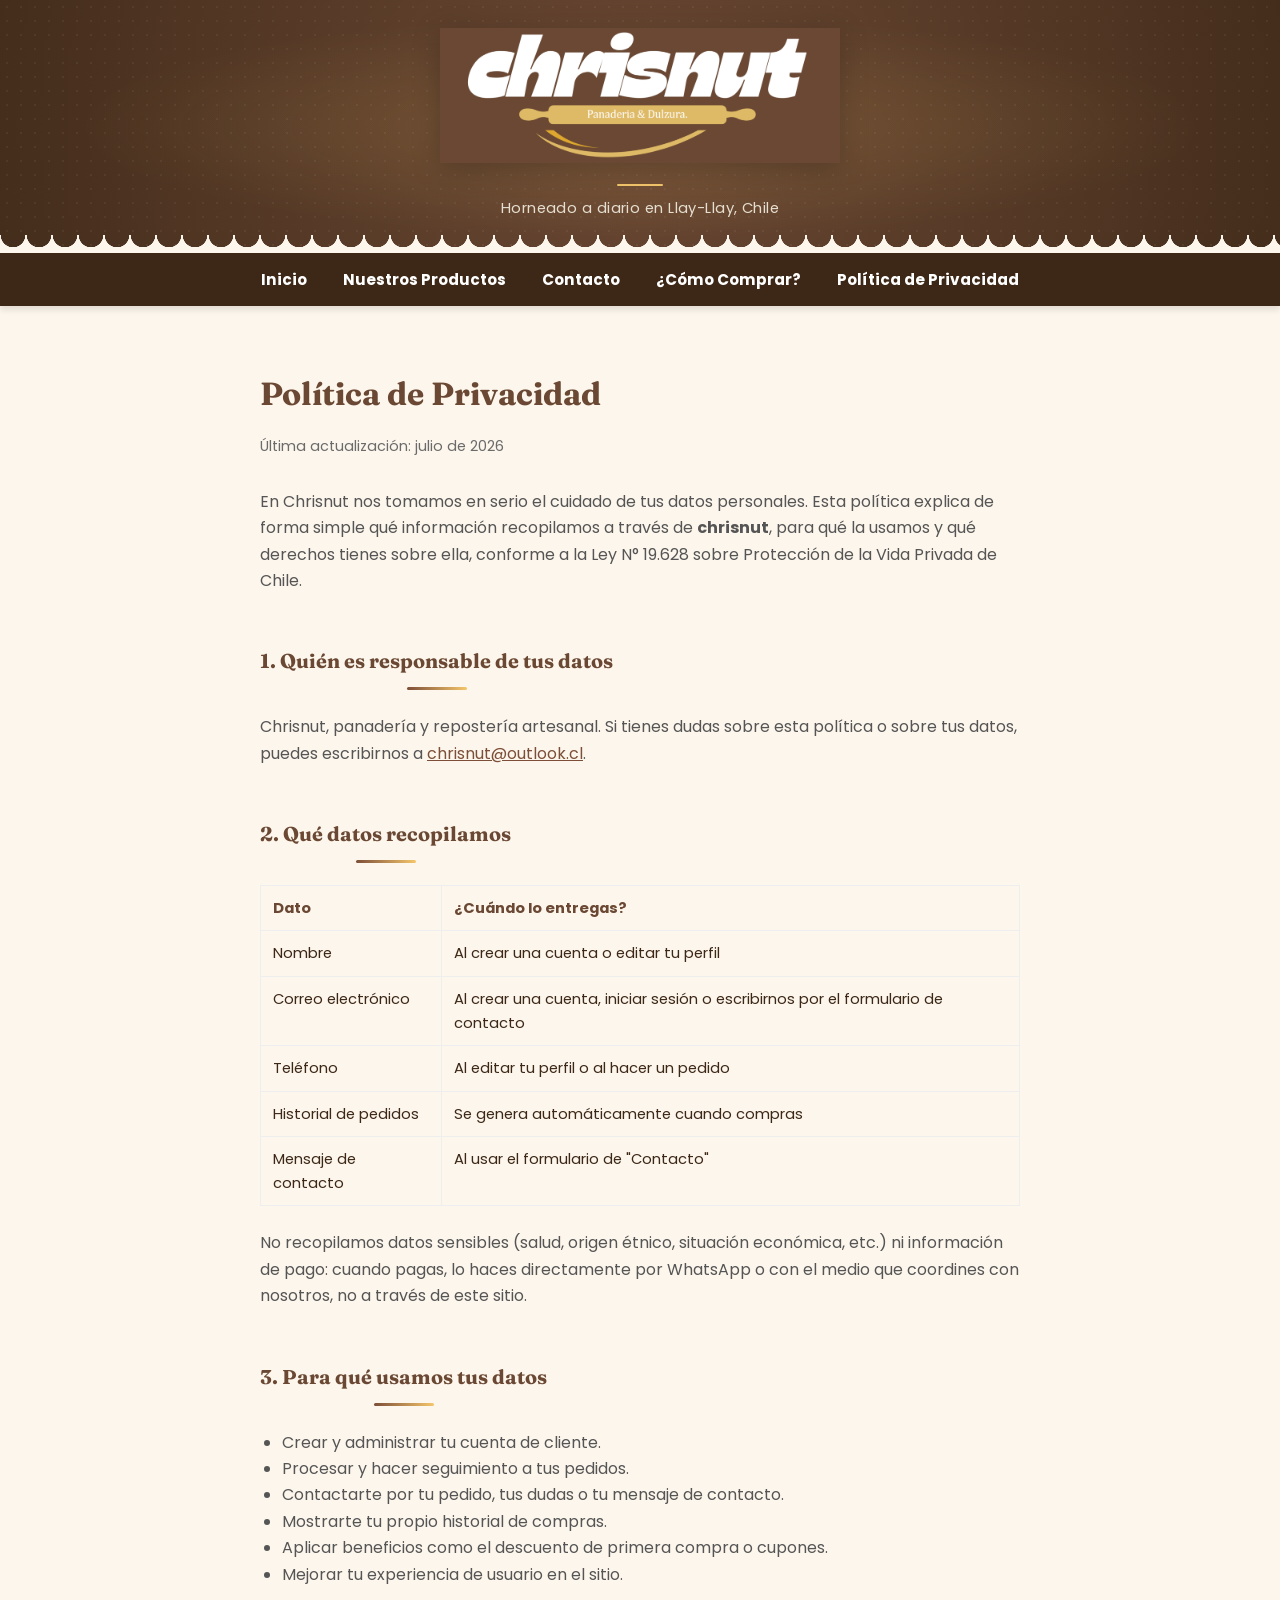
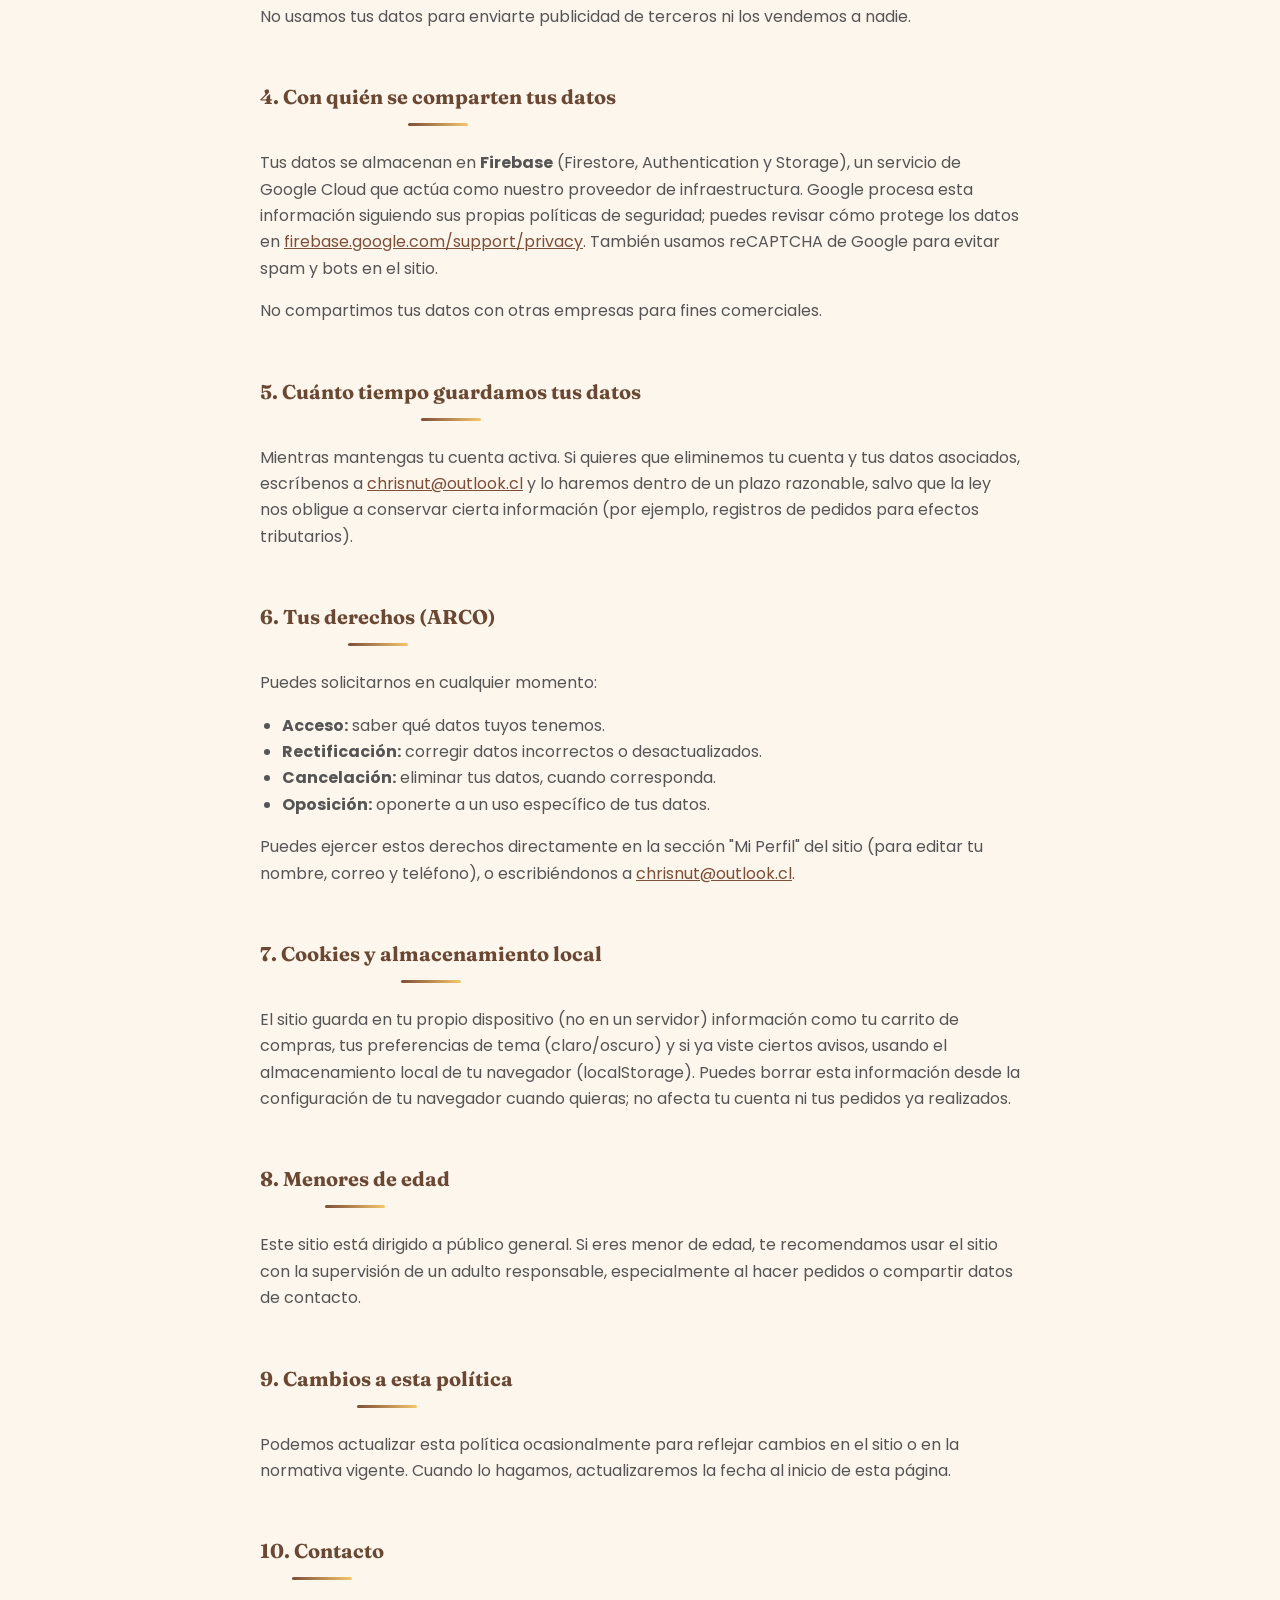
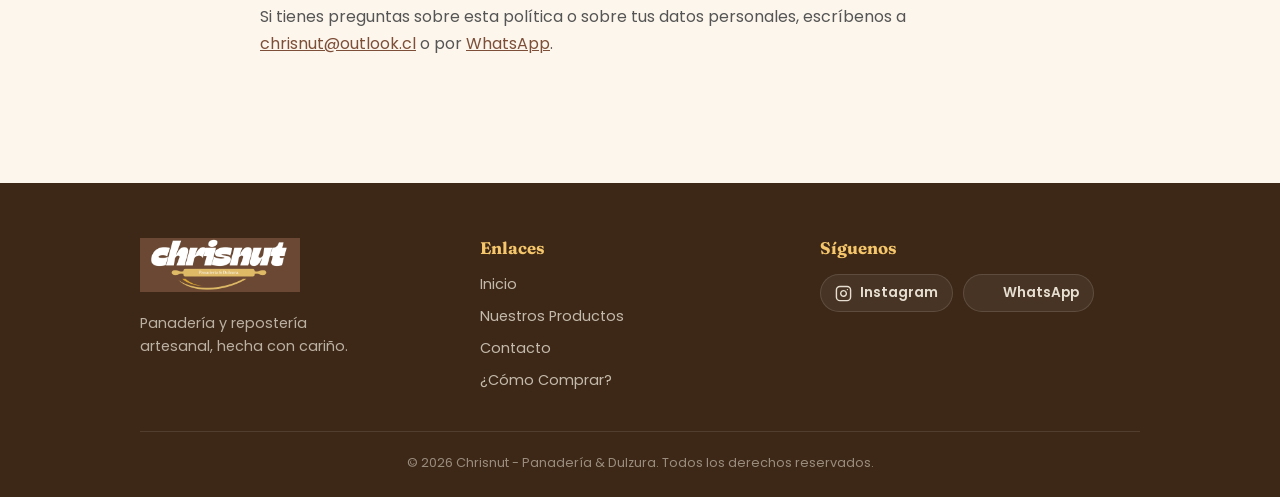
==== privacidad.html @ 6aa84843 "Add files via upload" ====
<!DOCTYPE html>
<html lang="es-CL">
<head>
    <meta charset="UTF-8">
    <meta name="viewport" content="width=device-width, initial-scale=1.0, viewport-fit=cover">
    <title>Política de Privacidad | Chrisnut</title>
    <meta name="description" content="Política de privacidad de Chrisnut: qué datos recopilamos, para qué los usamos y cómo puedes ejercer tus derechos.">
    <meta name="robots" content="index, follow">
    <link rel="canonical" href="https://vicenteyb.github.io/chrisnut/privacidad.html">
    <link rel="icon" type="image/png" href="logo.png">

    <link rel="preconnect" href="https://fonts.googleapis.com">
    <link rel="preconnect" href="https://fonts.gstatic.com" crossorigin>
    <link href="https://fonts.googleapis.com/css2?family=Fraunces:wght@600;700&family=Poppins:wght@400;500;600;700&display=swap" rel="stylesheet">

    <link rel="stylesheet" href="style.css">

    <!-- Aplica el tema guardado (claro/oscuro) antes de pintar la página, para evitar el "parpadeo" -->
    <script>
        (function () {
            try {
                var temaGuardado = localStorage.getItem("chrisnut_tema");
                if (temaGuardado === "oscuro") {
                    document.documentElement.setAttribute("data-tema", "oscuro");
                }
            } catch (e) {}
        })();
    </script>

    <style>
        /* Barra de navegación simple y estática para las páginas legales:
           a propósito NO reutiliza el menú interactivo del sitio (el de
           "Mi Perfil", carrito, modo oscuro, hamburguesa), porque ese menú
           depende del script de index.html. Puesto aquí sin ese script,
           los botones quedarían muertos (no abren nada) y en celular el
           menú completo desaparece, porque ahí se activa solo con JS.
           Esta barra es solo enlaces normales: funciona siempre, sin JS. */
        .nav-legal {
            background-color: var(--color-marron-oscuro);
            position: sticky;
            top: 0;
            z-index: 1000;
            box-shadow: 0 4px 6px rgba(0, 0, 0, 0.1);
        }
        .nav-legal ul {
            list-style: none;
            margin: 0;
            padding: 0;
            display: flex;
            align-items: center;
            justify-content: center;
            flex-wrap: wrap;
        }
        .nav-legal li {
            margin: 0;
        }
        .nav-legal a {
            color: white;
            text-decoration: none;
            display: block;
            padding: 15px 18px;
            font-weight: bold;
            font-size: 0.95rem;
        }
        .nav-legal a:hover {
            color: rgb(223, 186, 102);
        }

        .contenido-legal {
            max-width: 760px;
            margin: 0 auto;
            padding: 40px 20px 70px;
            line-height: 1.65;
            color: var(--color-texto-principal);
        }
        .contenido-legal h1 {
            color: var(--color-titulo);
            margin-bottom: 6px;
        }
        .contenido-legal .fecha-actualizacion {
            color: var(--color-texto-suave);
            font-size: 0.9rem;
            margin-bottom: 30px;
        }
        .contenido-legal h2 {
            color: var(--color-titulo);
            margin-top: 34px;
            font-size: 1.25rem;
        }
        .contenido-legal p, .contenido-legal li {
            color: var(--color-texto-secundario);
        }
        .contenido-legal ul {
            padding-left: 22px;
        }
        .contenido-legal a {
            color: var(--color-acento);
        }
        .tabla-legal {
            width: 100%;
            border-collapse: collapse;
            margin: 14px 0 24px;
            font-size: 0.92rem;
        }
        .tabla-legal th, .tabla-legal td {
            text-align: left;
            padding: 10px 12px;
            border: 1px solid var(--color-borde-suave);
            vertical-align: top;
        }
        .tabla-legal th {
            background-color: var(--color-fondo);
            color: var(--color-titulo);
        }
    </style>
</head>
<body>

    <header class="header-principal">
        <div class="contenedor-marca-header">
            <a href="index.html">
                <img src="logo.png" alt="Logo Chrisnut - Panadería y dulzura" class="logo">
            </a>
            <p class="eslogan">Horneado a diario en Llay-Llay, Chile</p>
        </div>
    </header>


    <nav class="nav-legal">
        <ul>
            <li><a href="index.html">Inicio</a></li>
            <li><a href="index.html#vitrina">Nuestros Productos</a></li>
            <li><a href="index.html#contacto">Contacto</a></li>
            <li><a href="index.html#como-comprar">¿Cómo Comprar?</a></li>
            <li><a href="privacidad.html">Política de Privacidad</a></li>
        </ul>
    </nav>

    <main class="contenido-legal">
        <h1>Política de Privacidad</h1>
        <p class="fecha-actualizacion">Última actualización: julio de 2026</p>

        <p>En Chrisnut nos tomamos en serio el cuidado de tus datos personales. Esta política explica de forma simple qué información recopilamos a través de <strong>chrisnut</strong>, para qué la usamos y qué derechos tienes sobre ella, conforme a la Ley N° 19.628 sobre Protección de la Vida Privada de Chile.</p>

        <h2>1. Quién es responsable de tus datos</h2>
        <p>Chrisnut, panadería y repostería artesanal. Si tienes dudas sobre esta política o sobre tus datos, puedes escribirnos a <a href="mailto:chrisnut@outlook.cl">chrisnut@outlook.cl</a>.</p>

        <h2>2. Qué datos recopilamos</h2>
        <table class="tabla-legal">
            <thead>
                <tr><th>Dato</th><th>¿Cuándo lo entregas?</th></tr>
            </thead>
            <tbody>
                <tr><td>Nombre</td><td>Al crear una cuenta o editar tu perfil</td></tr>
                <tr><td>Correo electrónico</td><td>Al crear una cuenta, iniciar sesión o escribirnos por el formulario de contacto</td></tr>
                <tr><td>Teléfono</td><td>Al editar tu perfil o al hacer un pedido</td></tr>
                <tr><td>Historial de pedidos</td><td>Se genera automáticamente cuando compras</td></tr>
                <tr><td>Mensaje de contacto</td><td>Al usar el formulario de "Contacto"</td></tr>
            </tbody>
        </table>
        <p>No recopilamos datos sensibles (salud, origen étnico, situación económica, etc.) ni información de pago: cuando pagas, lo haces directamente por WhatsApp o con el medio que coordines con nosotros, no a través de este sitio.</p>

        <h2>3. Para qué usamos tus datos</h2>
        <ul>
            <li>Crear y administrar tu cuenta de cliente.</li>
            <li>Procesar y hacer seguimiento a tus pedidos.</li>
            <li>Contactarte por tu pedido, tus dudas o tu mensaje de contacto.</li>
            <li>Mostrarte tu propio historial de compras.</li>
            <li>Aplicar beneficios como el descuento de primera compra o cupones.</li>
            <li>Mejorar tu experiencia de usuario en el sitio.</li>
        </ul>
        <p>No usamos tus datos para enviarte publicidad de terceros ni los vendemos a nadie.</p>

        <h2>4. Con quién se comparten tus datos</h2>
        <p>Tus datos se almacenan en <strong>Firebase</strong> (Firestore, Authentication y Storage), un servicio de Google Cloud que actúa como nuestro proveedor de infraestructura. Google procesa esta información siguiendo sus propias políticas de seguridad; puedes revisar cómo protege los datos en <a href="https://firebase.google.com/support/privacy" target="_blank" rel="noopener">firebase.google.com/support/privacy</a>. También usamos reCAPTCHA de Google para evitar spam y bots en el sitio.</p>
        <p>No compartimos tus datos con otras empresas para fines comerciales.</p>

        <h2>5. Cuánto tiempo guardamos tus datos</h2>
        <p>Mientras mantengas tu cuenta activa. Si quieres que eliminemos tu cuenta y tus datos asociados, escríbenos a <a href="mailto:chrisnut@outlook.cl">chrisnut@outlook.cl</a> y lo haremos dentro de un plazo razonable, salvo que la ley nos obligue a conservar cierta información (por ejemplo, registros de pedidos para efectos tributarios).</p>

        <h2>6. Tus derechos (ARCO)</h2>
        <p>Puedes solicitarnos en cualquier momento:</p>
        <ul>
            <li><strong>Acceso:</strong> saber qué datos tuyos tenemos.</li>
            <li><strong>Rectificación:</strong> corregir datos incorrectos o desactualizados.</li>
            <li><strong>Cancelación:</strong> eliminar tus datos, cuando corresponda.</li>
            <li><strong>Oposición:</strong> oponerte a un uso específico de tus datos.</li>
        </ul>
        <p>Puedes ejercer estos derechos directamente en la sección "Mi Perfil" del sitio (para editar tu nombre, correo y teléfono), o escribiéndonos a <a href="mailto:chrisnut@outlook.cl">chrisnut@outlook.cl</a>.</p>

        <h2>7. Cookies y almacenamiento local</h2>
        <p>El sitio guarda en tu propio dispositivo (no en un servidor) información como tu carrito de compras, tus preferencias de tema (claro/oscuro) y si ya viste ciertos avisos, usando el almacenamiento local de tu navegador (localStorage). Puedes borrar esta información desde la configuración de tu navegador cuando quieras; no afecta tu cuenta ni tus pedidos ya realizados.</p>

        <h2>8. Menores de edad</h2>
        <p>Este sitio está dirigido a público general. Si eres menor de edad, te recomendamos usar el sitio con la supervisión de un adulto responsable, especialmente al hacer pedidos o compartir datos de contacto.</p>

        <h2>9. Cambios a esta política</h2>
        <p>Podemos actualizar esta política ocasionalmente para reflejar cambios en el sitio o en la normativa vigente. Cuando lo hagamos, actualizaremos la fecha al inicio de esta página.</p>

        <h2>10. Contacto</h2>
        <p>Si tienes preguntas sobre esta política o sobre tus datos personales, escríbenos a <a href="mailto:chrisnut@outlook.cl">chrisnut@outlook.cl</a> o por <a href="https://wa.me/qr/JPOAXZ6QHLFOJ1" target="_blank" rel="noopener">WhatsApp</a>.</p>
    </main>

    <footer class="pie-pagina">
        <div class="pie-contenido">
            <div class="pie-marca">
                <img src="logo.png" alt="Logo Chrisnut" class="pie-logo">
                <p class="pie-eslogan">Panadería y repostería artesanal, hecha con cariño.</p>
            </div>

            <div class="pie-enlaces">
                <h3>Enlaces</h3>
                <ul>
                    <li><a href="index.html">Inicio</a></li>
                    <li><a href="index.html#vitrina">Nuestros Productos</a></li>
                    <li><a href="index.html#contacto">Contacto</a></li>
                    <li><a href="index.html#como-comprar">¿Cómo Comprar?</a></li>
                </ul>
            </div>

            <div class="pie-social">
                <h3>Síguenos</h3>
                <div class="redes-sociales">
                    <a href="https://www.instagram.com/chrisnutcl/" target="_blank" rel="noopener" aria-label="Instagram de Chrisnut">
                        <svg viewBox="0 0 24 24" fill="none" stroke="currentColor" stroke-width="2" stroke-linecap="round" stroke-linejoin="round"><rect x="2" y="2" width="20" height="20" rx="5"></rect><path d="M16 11.37A4 4 0 1 1 12.63 8 4 4 0 0 1 16 11.37z"></path><line x1="17.5" y1="6.5" x2="17.5" y2="6.5"></line></svg>
                        <span>Instagram</span>
                    </a>
                    <a href="https://wa.me/qr/JPOAXZ6QHLFOJ1" target="_blank" rel="noopener" aria-label="WhatsApp de Chrisnut">
                        <img src="https://upload.wikimedia.org/wikipedia/commons/6/6b/WhatsApp.svg" alt="">
                        <span>WhatsApp</span>
                    </a>
                </div>
            </div>
        </div>

        <hr class="pie-divisor">

        <p class="pie-copyright">&copy; 2026 Chrisnut - Panadería & Dulzura. Todos los derechos reservados.</p>
    </footer>

</body>
</html>
---- style.css ----
/* ==========================================
   VARIABLES DE COLOR (tema claro y oscuro)
   ========================================== */
:root {
    --color-fondo: #fdf6ec;
    --color-fondo-alterno: #fcfbfa;
    --color-tarjeta: #ffffff;

    --color-texto-principal: #3d2817;
    --color-titulo: #6a4833;
    --color-texto-secundario: #555555;
    --color-texto-terciario: #707070;
    --color-texto-suave: #6b6b6b;
    --color-texto-suave-claro: #e6dfd1;

    --color-borde: #cbd5e1;
    --color-borde-suave: #eeeeee;
    --color-gris-claro: #f1f5f9;
    --color-gris-claro-hover: #e2e8f0;

    --color-marron: #6a4833;
    --color-marron-oscuro: #3d2817;
    --color-acento: #7d4f38;
    --color-acento-hover: #9c6a4a;
    --color-acento-suave: #8a5a3f;
    --color-dorado: #f5c66b;

    --sombra-suave: rgba(0, 0, 0, 0.1);
    --sombra-media: rgba(0, 0, 0, 0.2);

    color-scheme: light;
}

html[data-tema="oscuro"] {
    --color-fondo: #1c1712;
    --color-fondo-alterno: #221b15;
    --color-tarjeta: #2a221a;

    --color-texto-principal: #f1e6d8;
    --color-titulo: #e3b57f;
    --color-texto-secundario: #cbbfae;
    --color-texto-terciario: #b3a494;
    --color-texto-suave: #a89986;
    --color-texto-suave-claro: #cbbfae;

    --color-borde: #4a3c2f;
    --color-borde-suave: #3a2f26;
    --color-gris-claro: #33291f;
    --color-gris-claro-hover: #3d3226;

    --color-acento: #b07a52;
    --color-acento-hover: #c4906a;

    --sombra-suave: rgba(0, 0, 0, 0.35);
    --sombra-media: rgba(0, 0, 0, 0.5);

    color-scheme: dark;
}

/* Transición suave al cambiar de tema */
body, .tarjeta-producto, .tarjeta-paso, .tarjeta-testimonio,
.modal-contenido, .formulario-contacto, .input-clave-contenedor,
.input-telefono-contenedor, .pedido-tarjeta {
    transition: background-color 0.3s ease, color 0.3s ease, border-color 0.3s ease;
}

input[type="checkbox"] {
    accent-color: var(--color-acento);
}

/* --- Estilos Generales --- */
html {
    scroll-behavior: smooth; /* Hace que el menú navegue de forma suave */
}

body {
    margin: 0;
    font-family: 'Poppins', Arial, sans-serif;
    background-color: var(--color-fondo);
    color: var(--color-texto-principal);
}

h1, h2, h3 {
    font-family: 'Fraunces', Georgia, serif;
}

/* Títulos de sección: mismo estilo en toda la página */
main h2 {
    color: var(--color-titulo);
    font-size: 2rem;
    margin-bottom: 8px;
    position: relative;
    display: inline-block;
}

main h2::after {
    content: "";
    display: block;
    width: 60px;
    height: 3px;
    background: linear-gradient(90deg, var(--color-acento), var(--color-dorado));
    border-radius: 3px;
    margin: 10px auto 0 auto;
}

main > section {
    padding-left: 16px;
    padding-right: 16px;
}

@media (max-width: 600px) {
    main h2 {
        font-size: 1.6rem;
    }
}

/* Aparición suave de las secciones al hacer scroll */
.seccion-animada {
    opacity: 0;
    transform: translateY(24px);
    transition: opacity 0.6s ease, transform 0.6s ease;
}

.seccion-animada.visible {
    opacity: 1;
    transform: translateY(0);
}

@media (prefers-reduced-motion: reduce) {
    .seccion-animada {
        opacity: 1;
        transform: none;
        transition: none;
    }
}

.header-principal {
    position: relative;
    text-align: center;
    padding: 38px 20px 34px;
    background:
        radial-gradient(ellipse at center, rgba(245, 198, 107, 0.16), transparent 62%),
        radial-gradient(circle, var(--color-marron) 0%, var(--color-marron-oscuro) 120%);
    color: white;
    overflow: hidden;
}

/* Textura sutil tipo "polvo de harina": puntitos finos casi imperceptibles
   que le dan cuerpo a lo que sería un marrón plano. */
.header-principal::before {
    content: "";
    position: absolute;
    inset: 0;
    background-image: radial-gradient(rgba(255, 255, 255, 0.05) 1px, transparent 1px);
    background-size: 14px 14px;
    pointer-events: none;
}

/* Firma visual del banner: un borde festoneado, como el repulgue a mano de
   una empanada, que separa el banner del resto de la página en vez de un
   corte recto. Se dibuja recortando semicírculos del color de fondo de la
   página sobre la franja inferior del header. */
.header-principal::after {
    content: "";
    position: absolute;
    left: 0;
    right: 0;
    bottom: -2px;
    height: 20px;
    background-image: radial-gradient(circle at 50% 0, transparent 12px, var(--color-fondo) 12.5px);
    background-size: 26px 20px;
    background-repeat: repeat-x;
}

.header-principal h1 {
    margin: 0;
    font-size: 2.5rem;
}

.contenedor-marca-header {
    position: relative;
    display: inline-flex;
    flex-direction: column;
    align-items: center;
    animation: aparecer-marca-header 0.7s ease-out both;
}

@keyframes aparecer-marca-header {
    from { opacity: 0; transform: translateY(8px); }
    to { opacity: 1; transform: translateY(0); }
}

@media (prefers-reduced-motion: reduce) {
    .contenedor-marca-header {
        animation: none;
    }
}

.eslogan {
    font-style: normal;
    font-family: 'Poppins', Arial, sans-serif;
    font-size: 0.92rem;
    letter-spacing: 0.03em;
    color: var(--color-texto-suave-claro);
    margin: 2px 0 0;
}

.eslogan::before {
    content: "";
    display: block;
    width: 46px;
    height: 2px;
    margin: 12px auto 12px;
    background: var(--color-dorado);
    border-radius: 2px;
}

.logo {
    max-width: 400px;
    width: 100%;
    height: auto;
    filter: drop-shadow(0 6px 14px rgba(0, 0, 0, 0.22));
}

.enlace-perfil {
    color: white;
    text-decoration: none;
    font-weight: bold;
    white-space: nowrap;
}

.icono-perfil {
    width: 18px;
    height: 18px;
    vertical-align: middle;
    margin-right: 5px;
    position: relative;
    top: -1px;
}

.enlace-perfil:hover {
    color: rgb(223, 186, 102);
}

/* --- Menú de Navegación (categorías + perfil + carrito) --- */
.menu-principal {
    background-color: var(--color-marron-oscuro);
    position: sticky;
    top: 0;
    z-index: 1000; /* Asegura que el menú siempre quede por encima al bajar */
    box-shadow: 0 4px 6px rgba(0, 0, 0, 0.1);
}

.menu-principal ul {
    list-style: none;
    margin: 0;
    padding: 0;
    display: flex;
    align-items: center;
    justify-content: center;
    flex-wrap: wrap;
}

.menu-principal li {
    margin: 0 20px;
}

.menu-principal a {
    color: white;
    text-decoration: none;
    display: block;
    padding: 15px 10px;
    font-weight: bold;
}

.menu-principal a:hover {
    color: rgb(223, 186, 102);
}

/* --- Botón desplegable de Perfil ("Hola, Inicia sesión") --- */
.item-desplegable-perfil {
    position: relative;
}

.boton-perfil {
    display: flex;
    align-items: center;
    gap: 5px;
    background: none;
    border: none;
    color: white;
    font-weight: bold;
    font-size: 1rem;
    font-family: inherit;
    cursor: pointer;
    padding: 15px 10px;
    white-space: nowrap;
}

.boton-perfil:hover {
    color: rgb(223, 186, 102);
}

.boton-perfil .flecha-desplegable {
    transition: transform 0.2s ease;
    font-size: 0.8rem;
}

.boton-perfil.atajos-activo .flecha-desplegable {
    transform: rotate(180deg);
}

.submenu-perfil {
    display: none;
    position: fixed;
    flex-direction: column;
    list-style: none;
    margin: 0;
    padding: 0;
    background-color: var(--color-marron-oscuro);
    min-width: 220px;
    box-shadow: 0 8px 15px rgba(0, 0, 0, 0.25);
    border-radius: 0 0 8px 8px;
    z-index: 1001;
}

.submenu-perfil.mostrar-submenu {
    display: flex;
}

.submenu-perfil li {
    margin: 0;
    width: 100%;
}

.submenu-perfil a {
    display: block;
    padding: 14px 20px;
    color: white;
    text-decoration: none;
    font-weight: bold;
    white-space: nowrap;
    border-top: 1px solid rgba(255, 255, 255, 0.1);
}

.submenu-perfil a:hover {
    color: rgb(223, 186, 102);
}

@media (max-width: 600px) {
    .boton-perfil {
        font-size: 0.85rem;
        padding: 15px 8px;
    }
}

/* --- Grupo derecho del menú (favoritos + carrito + rayas) --- */
.menu-principal li.grupo-derecha {
    display: flex;
    align-items: center;
    gap: 4px;
    margin-left: auto;
}

/* --- Desplegable de atajos ---
   En escritorio: el <ul> interno se "desarma" con display:contents y sus
   <li> quedan como si fueran hermanos directos del menú principal.
   En celular: se convierte en un botón "Menú ⌄" con lista desplegable. --- */
.item-desplegable {
    position: relative;
}

.boton-atajos {
    display: none;
}

.submenu-atajos {
    display: contents;
}

@media (max-width: 600px) {
    .boton-atajos {
        display: flex;
        align-items: center;
        gap: 4px;
        background: none;
        border: none;
        color: white;
        font-weight: bold;
        font-size: 0.85rem;
        cursor: pointer;
        padding: 15px 12px;
        white-space: nowrap;
    }

    .flecha-desplegable {
        transition: transform 0.2s ease;
        font-size: 0.8rem;
    }

    .icono-hamburguesa {
        display: flex;
        flex-direction: column;
        justify-content: center;
        gap: 5px;
        width: 22px;
        height: 16px;
    }

    .icono-hamburguesa span {
        display: block;
        width: 100%;
        height: 2px;
        background-color: white;
        border-radius: 2px;
        transition: transform 0.25s ease, opacity 0.2s ease;
    }

    .boton-atajos.atajos-activo .icono-hamburguesa span:nth-child(1) {
        transform: translateY(7px) rotate(45deg);
    }

    .boton-atajos.atajos-activo .icono-hamburguesa span:nth-child(2) {
        opacity: 0;
    }

    .boton-atajos.atajos-activo .icono-hamburguesa span:nth-child(3) {
        transform: translateY(-7px) rotate(-45deg);
    }

    #submenu-atajos {
        display: none;
        position: fixed; /* fixed (no absolute) para que no lo recorte el overflow-x:auto del menú */
        flex-direction: column;
        background-color: var(--color-marron-oscuro);
        min-width: 210px;
        box-shadow: 0 8px 15px rgba(0, 0, 0, 0.25);
        border-radius: 0 0 8px 8px;
        z-index: 1001;
    }

    #submenu-atajos.mostrar-submenu {
        display: flex;
    }

    .submenu-atajos li {
        margin: 0;
        width: 100%;
    }

    .submenu-atajos a {
        padding: 14px 20px;
        border-top: 1px solid rgba(255, 255, 255, 0.1);
        white-space: normal;
    }
}

/* --- Vitrina de Productos --- */
.vitrina-productos {
    padding: 40px 20px;
    text-align: center;
}

.contenedor-productos {
    display: grid;
    grid-template-columns: repeat(auto-fill, minmax(220px, 260px));
    gap: 44px 20px;
    margin-top: 30px;
}

.tarjeta-producto {
    display: flex;
    flex-direction: column;
    height: 100%;
    background-color: var(--color-tarjeta);
    border-radius: 10px;
    padding: 20px;
    box-shadow: 0 2px 8px rgba(0, 0, 0, 0.1);
    transition: transform 0.3s ease, box-shadow 0.3s ease; /* Transición para el efecto suave */
}

/* Efecto sutil al pasar el mouse sobre un producto */
.tarjeta-producto:hover {
    transform: translateY(-5px); 
    box-shadow: 0 6px 15px rgba(0, 0, 0, 0.15);
}

/* Cuadro con "+" para agregar un producto nuevo, visible solo para el admin */
.tarjeta-agregar-producto {
    display: flex;
    align-items: center;
    justify-content: center;
    min-height: 280px;
    background-color: transparent;
    border: 2px dashed var(--color-borde);
    border-radius: 10px;
    cursor: pointer;
    transition: transform 0.3s ease, border-color 0.3s ease, background-color 0.3s ease;
}

.tarjeta-agregar-producto:hover {
    transform: translateY(-5px);
    border-color: var(--color-acento);
    background-color: var(--color-fondo);
}

.icono-agregar-producto {
    font-size: 3rem;
    line-height: 1;
    color: var(--color-texto-suave);
    transition: color 0.3s ease;
}

.tarjeta-agregar-producto:hover .icono-agregar-producto {
    color: var(--color-acento);
}

.tarjeta-producto h3 {
    color: var(--color-titulo);
    margin-top: 0;
}

/* --- Detalles de los Productos --- */
.imagen-producto {
    width: 100%;
    height: 200px;
    object-fit: cover; /* Adapta la foto sin deformarse */
    border-radius: 8px;
    background-color: var(--color-gris-claro); 
    margin-bottom: 15px;
}

.tarjeta-producto .descripcion {
    flex: 1;
    font-size: 0.9rem;
    color: var(--color-texto-secundario);
    display: -webkit-box;
    -webkit-line-clamp: 3;
    -webkit-box-orient: vertical;
    overflow: hidden;
}

.tarjeta-producto .precio {
    display: block;
    font-size: 1.2rem;
    font-weight: bold;
    color: var(--color-acento);
    margin-top: 10px;
}

.boton-agregar-carrito {
    display: flex;
    align-items: center;
    justify-content: center;
    gap: 8px;
    width: 100%;
    margin-top: 14px;
    padding: 12px 16px;
    border: none;
    border-radius: 30px;
    background: linear-gradient(135deg, var(--color-acento-suave), var(--color-marron));
    color: white;
    font-size: 0.95rem;
    font-weight: bold;
    letter-spacing: 0.3px;
    cursor: pointer;
    box-shadow: 0 4px 10px rgba(106, 72, 51, 0.35);
    transition: transform 0.2s ease, box-shadow 0.2s ease, background 0.2s ease;
}

.boton-agregar-carrito::before {
    content: "🛒";
    font-size: 1rem;
}

.boton-agregar-carrito:hover {
    background: linear-gradient(135deg, var(--color-acento-hover), var(--color-acento));
    transform: translateY(-2px);
    box-shadow: 0 6px 14px rgba(106, 72, 51, 0.45);
}

.boton-agregar-carrito:active {
    transform: translateY(0);
    box-shadow: 0 2px 6px rgba(106, 72, 51, 0.35);
}

.boton-agregar-carrito.animar-agregado {
    animation: destello-agregado 0.4s ease;
}

@keyframes destello-agregado {
    0% { transform: scale(1); }
    40% { transform: scale(0.94); }
    100% { transform: scale(1); }
}

.boton-agregar-carrito:disabled {
    background: var(--color-gris-claro);
    color: var(--color-texto-suave);
    cursor: not-allowed;
    box-shadow: none;
}

.boton-agregar-carrito:disabled::before {
    content: "🚫";
}

.boton-agregar-carrito:disabled:hover {
    transform: none;
    box-shadow: none;
}

/* --- Contenedor principal: panel de filtros (izquierda) + vitrina (derecha) --- */
.contenedor-vitrina-principal {
    display: flex;
    align-items: flex-start;
    gap: 36px;
    width: 100%;
    margin: 30px 0 0;
    text-align: left;
}

/* --- Panel de filtros (columna izquierda, como en la referencia) --- */
.panel-filtros-vitrina {
    flex: 0 0 220px;
    position: sticky;
    top: 20px;
}

.titulo-panel-filtros {
    margin: 0 0 16px;
    font-size: 1.1rem;
    color: var(--color-titulo);
}

.separador-grupo-filtro {
    border: 0;
    height: 1px;
    background: var(--color-borde-suave);
    margin: 16px 0;
}

.grupo-filtro {
    margin-bottom: 4px;
}

.cabecera-grupo-filtro {
    display: flex;
    align-items: center;
    justify-content: space-between;
    width: 100%;
    padding: 0;
    border: none;
    background: none;
    font-family: inherit;
    font-size: 0.95rem;
    font-weight: 600;
    color: var(--color-texto-principal);
    cursor: pointer;
    margin-bottom: 14px;
}

.icono-colapsar-filtro {
    font-size: 1.1rem;
    color: var(--color-texto-suave);
    line-height: 1;
}

.grupo-filtro.colapsado .contenido-grupo-filtro {
    display: none;
}

.opcion-filtro {
    display: flex;
    align-items: center;
    gap: 8px;
    font-size: 0.9rem;
    color: var(--color-texto-secundario);
    margin-bottom: 12px;
    cursor: pointer;
}

.opcion-filtro input {
    cursor: pointer;
}

.conteo-filtro {
    color: var(--color-texto-suave);
}

.fila-precio-filtro {
    display: flex;
    align-items: center;
    gap: 8px;
    margin-bottom: 10px;
}

.signo-peso-filtro {
    color: var(--color-texto-suave);
    font-weight: 600;
}

.fila-precio-filtro input {
    width: 100%;
    min-width: 0;
    padding: 8px 10px;
    border: 1px solid var(--color-borde);
    border-radius: 6px;
    background-color: var(--color-tarjeta);
    color: var(--color-texto-principal);
    font-family: inherit;
}

.boton-limpiar-filtros-vitrina {
    width: 100%;
    padding: 9px 12px;
    margin-top: 6px;
    border: 1px solid var(--color-borde);
    border-radius: 20px;
    background-color: transparent;
    color: var(--color-acento);
    font-weight: 600;
    cursor: pointer;
    transition: background-color 0.2s ease;
}

.boton-limpiar-filtros-vitrina:hover {
    background-color: var(--color-fondo);
}

/* Botón "Filtros" que abre/cierra el panel: solo aparece en celular,
   en escritorio el panel de la izquierda queda siempre visible. */
.boton-filtros-vitrina-movil {
    display: none;
    align-items: center;
    gap: 8px;
    padding: 8px 14px;
    border: 1px solid var(--color-borde);
    border-radius: 20px;
    background-color: var(--color-tarjeta);
    color: var(--color-texto-principal);
    font-family: inherit;
    font-size: 0.9rem;
    font-weight: 600;
    cursor: pointer;
}

/* --- Columna derecha: barra de ordenar/ver + grilla de productos --- */
.columna-vitrina-productos {
    flex: 1;
    min-width: 0;
}

.barra-herramientas-vitrina {
    display: flex;
    flex-wrap: wrap;
    align-items: center;
    gap: 16px;
    padding-bottom: 16px;
    margin-bottom: 24px;
    border-bottom: 1px solid var(--color-borde-suave);
}

.control-orden-vitrina {
    display: flex;
    align-items: center;
    gap: 8px;
    font-size: 0.9rem;
    color: var(--color-texto-secundario);
}

.control-orden-vitrina select {
    padding: 8px 14px;
    border-radius: 20px;
    border: 1px solid var(--color-borde);
    background-color: var(--color-tarjeta);
    color: var(--color-texto-principal);
    font-family: inherit;
    cursor: pointer;
}

.control-vista-vitrina {
    display: flex;
    align-items: center;
    gap: 8px;
    font-size: 0.9rem;
    color: var(--color-texto-secundario);
    margin-left: auto;
}

.boton-vista {
    width: 36px;
    height: 36px;
    display: flex;
    align-items: center;
    justify-content: center;
    border: 1px solid var(--color-borde);
    background-color: var(--color-tarjeta);
    color: var(--color-texto-secundario);
    border-radius: 8px;
    cursor: pointer;
    font-size: 1.05rem;
    transition: border-color 0.2s ease, color 0.2s ease, background-color 0.2s ease;
}

.boton-vista.activo {
    border-color: var(--color-acento);
    color: var(--color-acento);
    background-color: var(--color-fondo);
}

/* --- Vista de lista (alternativa a la cuadrícula) --- */
.contenedor-productos.vista-lista {
    display: flex;
    flex-direction: column;
    gap: 14px;
}

.vista-lista .tarjeta-producto {
    display: flex;
    flex-direction: row;
    height: auto;
    align-items: center;
    gap: 20px;
    text-align: left;
}

.vista-lista .imagen-contenedor {
    flex: 0 0 120px;
}

.vista-lista .imagen-producto {
    width: 120px;
    height: 100px;
    margin-bottom: 0;
}

.vista-lista .tarjeta-producto h3 {
    margin: 0 0 4px;
}

.vista-lista .tarjeta-producto .descripcion {
    min-height: 0;
    margin: 0 0 6px;
}

.vista-lista .tarjeta-producto .precio {
    margin-top: 0;
}

.vista-lista .boton-agregar-carrito {
    width: auto;
    margin-top: 0;
    flex-shrink: 0;
}

.vista-lista .tarjeta-agregar-producto {
    min-height: 100px;
}

/* En celular, el panel de filtros queda oculto por defecto y se abre
   como una tarjeta desplegable al presionar el botón "Filtros". */
@media (max-width: 900px) {
    .contenedor-vitrina-principal {
        flex-direction: column;
        gap: 16px;
    }

    .boton-filtros-vitrina-movil {
        display: flex;
    }

    .panel-filtros-vitrina {
        display: none;
        width: 100%;
        flex: 1 1 auto;
        position: static;
        background-color: var(--color-tarjeta);
        border: 1px solid var(--color-borde-suave);
        border-radius: 10px;
        padding: 20px;
        order: 0;
    }

    .panel-filtros-vitrina.abierto {
        display: block;
        margin-bottom: 16px;
    }

    .columna-vitrina-productos {
        order: 1;
        width: 100%;
    }
}

@media (max-width: 600px) {
    .control-vista-vitrina {
        margin-left: 0;
    }

    .vista-lista .tarjeta-producto {
        flex-wrap: wrap;
    }

    .vista-lista .boton-agregar-carrito {
        width: 100%;
        margin-top: 10px;
    }

    /* --- Vitrina y tarjetas de producto en celular: 2 columnas más
       compactas en vez de una sola columna angosta con espacio muerto --- */
    .vitrina-productos {
        padding: 30px 12px;
    }

    .contenedor-productos.vista-grilla {
        grid-template-columns: repeat(2, 1fr);
        gap: 16px 12px;
        margin-top: 20px;
    }

    .tarjeta-producto {
        padding: 12px;
        border-radius: 10px;
    }

    .imagen-producto {
        height: 110px;
        margin-bottom: 10px;
    }

    .tarjeta-producto h3 {
        font-size: 0.95rem;
        margin-bottom: 4px;
    }

    .tarjeta-producto .descripcion {
        font-size: 0.78rem;
        display: -webkit-box;
        -webkit-line-clamp: 2;
        -webkit-box-orient: vertical;
        overflow: hidden;
    }

    .tarjeta-producto .precio {
        font-size: 1rem;
        margin-top: 6px;
    }

    .boton-agregar-carrito {
        padding: 9px 10px;
        margin-top: 10px;
        font-size: 0.8rem;
        gap: 5px;
    }

    .tarjeta-agregar-producto {
        min-height: 160px;
    }
}

/* --- Etiqueta "Agotado" sobre la imagen del producto --- */
.etiqueta-agotado-producto {
    position: absolute;
    top: 10px;
    left: 10px;
    background-color: rgba(61, 40, 23, 0.85);
    color: #fff;
    font-size: 0.75rem;
    font-weight: 700;
    letter-spacing: 0.3px;
    padding: 4px 10px;
    border-radius: 20px;
}

/* --- Cambiar foto de un producto presionando su imagen (solo admin) --- */
.imagen-editable-admin {
    cursor: pointer;
}

.boton-cambiar-foto-producto {
    position: absolute;
    inset: 0;
    width: 100%;
    height: 100%;
    display: flex;
    align-items: center;
    justify-content: center;
    background-color: rgba(0, 0, 0, 0);
    color: transparent;
    border: none;
    border-radius: 8px;
    font-weight: 600;
    font-size: 0.9rem;
    cursor: pointer;
    transition: background-color 0.2s ease, color 0.2s ease;
    z-index: 1;
}

.imagen-editable-admin:hover .boton-cambiar-foto-producto {
    background-color: rgba(61, 40, 23, 0.55);
    color: #fff;
}

.boton-cambiar-foto-producto:disabled {
    background-color: rgba(61, 40, 23, 0.55);
    color: #fff;
    cursor: wait;
}

/* Los dispositivos táctiles no tienen "hover": mostramos el botón siempre
   visible pero discreto para que se note que la foto se puede cambiar. */
@media (hover: none) {
    .imagen-editable-admin .boton-cambiar-foto-producto {
        background-color: rgba(61, 40, 23, 0.4);
        color: #fff;
    }
}

/* --- Separador --- */
.separador {
    border: 0;
    height: 1px;
    background: var(--color-borde);
    margin: 40px auto;
    width: 80%;
}

/* --- Sección Contacto --- */
.seccion-contacto {
    padding: 40px 20px;
    text-align: center;
    background-color: var(--color-fondo-alterno); 
}

.tarjetas-info-contacto {
    max-width: 500px;
    margin: 30px auto 0 auto;
    display: flex;
    flex-direction: column;
    gap: 12px;
    text-align: left;
}

.tarjeta-info-contacto {
    display: flex;
    align-items: center;
    gap: 16px;
    background: var(--color-tarjeta);
    border: 1px solid var(--color-borde-suave);
    border-radius: 10px;
    padding: 14px 18px;
}

.icono-info-contacto {
    flex-shrink: 0;
    width: 42px;
    height: 42px;
    display: flex;
    align-items: center;
    justify-content: center;
    font-size: 1.2rem;
    border-radius: 10px;
    background: var(--color-gris-claro);
}

.texto-info-contacto {
    display: flex;
    flex-direction: column;
    gap: 2px;
}

.texto-info-contacto strong {
    color: var(--color-texto-principal);
    font-size: 0.95rem;
}

.texto-info-contacto a,
.texto-info-contacto span {
    color: var(--color-acento);
    text-decoration: none;
    font-size: 0.9rem;
}

.texto-info-contacto a:hover {
    text-decoration: underline;
}

.formulario-contacto {
    max-width: 500px;
    margin: 30px auto 0 auto;
    text-align: left;
    background: var(--color-tarjeta);
    padding: 30px;
    border-radius: 10px;
    box-shadow: 0 4px 12px rgba(0, 0, 0, 0.05);
}

.grupo-formulario {
    margin-bottom: 20px;
}

.grupo-formulario label {
    display: block;
    margin-bottom: 8px;
    font-weight: bold;
    color: var(--color-texto-principal);
}

.grupo-formulario input,
.grupo-formulario textarea {
    width: 100%;
    padding: 10px;
    border: 1px solid var(--color-borde);
    border-radius: 6px;
    font-family: Arial, sans-serif;
    box-sizing: border-box; 
}

.grupo-formulario input:focus,
.grupo-formulario textarea:focus {
    outline: none;
    border-color: var(--color-acento); 
}

.boton-enviar {
    background-color: var(--color-acento);
    color: white;
    border: none;
    padding: 12px 20px;
    font-size: 1rem;
    font-weight: bold;
    border-radius: 6px;
    cursor: pointer;
    width: 100%;
    transition: background-color 0.3s ease;
}

.boton-enviar:hover {
    background-color: var(--color-marron-oscuro); 
}

/* --- Pie de Página --- */
.pie-pagina {
    background-color: var(--color-marron-oscuro);
    color: var(--color-texto-suave-claro);
    padding: 55px 20px 25px;
    margin-top: 40px;
    font-size: 0.9rem;
}

.pie-contenido {
    display: flex;
    flex-wrap: wrap;
    justify-content: space-between;
    gap: 40px;
    max-width: 1000px;
    margin: 0 auto;
    text-align: left;
}

.pie-marca {
    flex: 1 1 220px;
    max-width: 300px;
}

.pie-logo {
    height: auto;
    width: 160px;
    max-width: 60%;
    object-fit: contain;
    margin-bottom: 14px;
}

.pie-eslogan {
    color: var(--color-texto-suave-claro);
    opacity: 0.75;
    line-height: 1.55;
    margin: 0;
    max-width: 24ch;
}

.pie-pagina h3 {
    color: var(--color-dorado);
    font-size: 1.05rem;
    margin: 0 0 16px;
}

.pie-enlaces {
    flex: 1 1 160px;
}

.pie-enlaces ul {
    list-style: none;
    margin: 0;
    padding: 0;
    display: flex;
    flex-direction: column;
    gap: 11px;
}

.pie-enlaces a {
    color: var(--color-texto-suave-claro);
    text-decoration: none;
    opacity: 0.8;
    transition: color 0.25s ease, opacity 0.25s ease, margin-left 0.25s ease;
    display: inline-block;
}

.pie-enlaces a:hover {
    color: var(--color-dorado);
    opacity: 1;
    margin-left: 4px;
}

.pie-social {
    flex: 1 1 180px;
}

/* --- Redes Sociales --- */
.redes-sociales {
    display: flex;
    flex-wrap: wrap;
    gap: 10px;
}

.redes-sociales a {
    display: inline-flex;
    align-items: center;
    gap: 8px;
    color: var(--color-texto-suave-claro);
    text-decoration: none;
    font-weight: 600;
    font-size: 0.85rem;
    background-color: rgba(255, 255, 255, 0.06);
    border: 1px solid rgba(255, 255, 255, 0.12);
    padding: 8px 14px;
    border-radius: 999px;
    transition: color 0.25s ease, background-color 0.25s ease, border-color 0.25s ease, transform 0.25s ease;
}

.redes-sociales svg,
.redes-sociales img {
    width: 17px;
    height: 17px;
    flex-shrink: 0;
}

.redes-sociales a:hover {
    color: var(--color-dorado);
    background-color: rgba(245, 198, 107, 0.12);
    border-color: rgba(245, 198, 107, 0.4);
    transform: translateY(-2px);
}

.pie-divisor {
    border: none;
    border-top: 1px solid rgba(255, 255, 255, 0.1);
    max-width: 1000px;
    margin: 40px auto 22px;
}

.pie-copyright {
    text-align: center;
    color: var(--color-texto-suave-claro);
    opacity: 0.55;
    font-size: 0.8rem;
    margin: 0;
}

.pie-creador {
    text-align: center;
    color: var(--color-texto-suave-claro);
    opacity: 0.55;
    font-size: 0.78rem;
    margin: 6px 0 0;
}

.pie-creador a {
    color: inherit;
    text-decoration: underline;
    text-underline-offset: 2px;
}

.pie-creador a:hover {
    opacity: 0.85;
}

@media (max-width: 640px) {
    .pie-contenido {
        text-align: center;
        justify-content: center;
    }

    .pie-marca {
        max-width: 100%;
    }

    .pie-logo {
        margin-left: auto;
        margin-right: auto;
    }

    .pie-eslogan {
        max-width: none;
        margin: 0 auto;
    }

    .redes-sociales {
        justify-content: center;
    }
}

/* --- Estilos para el Prefijo Fijo de Teléfono --- */
.input-telefono-contenedor {
    display: flex; 
    align-items: center; 
    border: 1px solid var(--color-borde);
    border-radius: 6px;
    background-color: var(--color-tarjeta);
    overflow: hidden;
    width: 100%; 
    box-sizing: border-box;
}

.prefijo-fijo {
    background-color: var(--color-gris-claro);
    color: var(--color-texto-principal);
    padding: 10px 14px;
    font-weight: bold;
    border-right: 1px solid var(--color-borde);
    white-space: nowrap; 
    display: flex;
    align-items: center;
    height: 100%;
    user-select: none;
}

.input-telefono-contenedor input {
    border: none !important;
    padding: 10px;
    font-family: Arial, sans-serif;
    box-sizing: border-box;
    width: 100%;
    height: 100%;
}

.input-telefono-contenedor input:focus {
    outline: none;
}

.input-telefono-contenedor:focus-within {
    border-color: var(--color-acento);
    box-shadow: 0 0 0 1px var(--color-acento);
}

.seccion-contacto {
    scroll-margin-top: 70px; 
}

/* --- Botón Flotante de WhatsApp --- */
.whatsapp-flotante {
    position: fixed;
    width: 60px;
    height: 60px;
    bottom: 30px;
    right: 30px;
    background-color: #25d366;
    border-radius: 50%;
    display: flex;
    align-items: center;
    justify-content: center;
    box-shadow: 0 4px 10px rgba(0, 0, 0, 0.3);
    z-index: 2000; 
    transition: transform 0.3s ease, box-shadow 0.3s ease;
}

.whatsapp-flotante img {
    width: 35px;
    height: 35px;
}

.whatsapp-flotante:hover {
    transform: scale(1.1);
    box-shadow: 0 6px 15px rgba(0, 0, 0, 0.4);
}

/* --- Botón Flotante del Carrito (arriba del de WhatsApp) --- */
.botones-flotantes-contenedor {
    position: fixed;
    bottom: 30px;
    right: 30px;
    z-index: 2000;
    display: flex;
    flex-direction: column;
    align-items: center;
    gap: 14px;
}

.botones-flotantes-contenedor .whatsapp-flotante,
.botones-flotantes-contenedor .carrito-flotante {
    position: relative;
    bottom: auto;
    right: auto;
}

.carrito-flotante {
    position: relative;
    width: 60px;
    height: 60px;
    background-color: var(--color-acento);
    color: white;
    border: none;
    border-radius: 50%;
    display: flex;
    align-items: center;
    justify-content: center;
    font-size: 1.5rem;
    cursor: pointer;
    box-shadow: 0 4px 10px rgba(0, 0, 0, 0.3);
    transition: transform 0.3s ease, box-shadow 0.3s ease;
    animation: aparecerCarritoFlotante 0.25s ease;
}

.carrito-flotante:hover {
    transform: scale(1.1);
    box-shadow: 0 6px 15px rgba(0, 0, 0, 0.4);
}

.contador-carrito-flotante {
    position: absolute;
    top: -4px;
    right: -4px;
    background-color: #dc2626;
    color: white;
    font-size: 0.7rem;
    font-weight: bold;
    min-width: 20px;
    height: 20px;
    border-radius: 50%;
    display: flex;
    align-items: center;
    justify-content: center;
    padding: 0 4px;
    box-sizing: border-box;
    border: 2px solid var(--color-tarjeta);
}

@keyframes aparecerCarritoFlotante {
    from {
        opacity: 0;
        transform: scale(0.5);
    }
    to {
        opacity: 1;
        transform: scale(1);
    }
}

/* --- Botón Flotante de Estado del Pedido ---
   Aparece justo cuando se envía un pedido (reemplazando visualmente al
   carrito flotante, que se oculta al vaciarse). Muestra un ícono y un color
   distinto según el estado actual (pendiente/confirmado/entregado/cancelado)
   y se mantiene sincronizado en tiempo real con Firestore. */
.estado-pedido-flotante {
    position: relative;
    width: 60px;
    height: 60px;
    border: none;
    border-radius: 50%;
    display: flex;
    align-items: center;
    justify-content: center;
    font-size: 1.6rem;
    color: white;
    cursor: pointer;
    box-shadow: 0 4px 10px rgba(0, 0, 0, 0.3);
    transition: transform 0.3s ease, box-shadow 0.3s ease, background-color 0.3s ease;
    animation: aparecerCarritoFlotante 0.25s ease;
    background-color: #f59e0b; /* color por defecto: pendiente */
}

.estado-pedido-flotante:hover {
    transform: scale(1.1);
    box-shadow: 0 6px 15px rgba(0, 0, 0, 0.4);
}

.estado-pedido-flotante-pendiente {
    background-color: #f59e0b;
}

.estado-pedido-flotante-confirmado {
    background-color: #3b82f6;
}

.estado-pedido-flotante-entregado {
    background-color: #22c55e;
}

.estado-pedido-flotante-cancelado {
    background-color: #ef4444;
}

@keyframes latidoEstadoPedido {
    0% { box-shadow: 0 4px 10px rgba(0, 0, 0, 0.3), 0 0 0 0 rgba(245, 158, 11, 0.55); }
    70% { box-shadow: 0 4px 10px rgba(0, 0, 0, 0.3), 0 0 0 10px rgba(245, 158, 11, 0); }
    100% { box-shadow: 0 4px 10px rgba(0, 0, 0, 0.3), 0 0 0 0 rgba(245, 158, 11, 0); }
}

.estado-pedido-flotante-pendiente {
    animation: aparecerCarritoFlotante 0.25s ease, latidoEstadoPedido 1.8s ease-in-out infinite;
}

.mensaje-seguimiento-pedido {
    margin: 8px 0 0;
    font-size: 0.85rem;
    color: var(--color-texto-suave);
}

/* --- Estilos para Sección Cómo Comprar --- */
.seccion-pasos {
    padding: 40px 20px;
    text-align: center;
}

.subtitulo-seccion {
    color: var(--color-texto-secundario);
    font-style: italic;
    margin-bottom: 30px;
}

.contenedor-pasos {
    display: flex;
    flex-wrap: wrap;
    justify-content: center;
    gap: 30px;
    max-width: 1000px;
    margin: 0 auto;
}

.tarjeta-paso {
    background-color: var(--color-tarjeta);
    border-radius: 12px;
    padding: 25px;
    width: 280px;
    box-shadow: 0 4px 10px rgba(0, 0, 0, 0.04);
    box-sizing: border-box;
}

.icono-paso {
    font-size: 2.5rem;
    margin-bottom: 15px;
}

.tarjeta-paso h3 {
    color: var(--color-titulo);
    margin-top: 0;
    font-size: 1.2rem;
}

.tarjeta-paso p {
    font-size: 0.9rem;
    color: var(--color-texto-secundario);
    line-height: 1.5;
}

/* --- Estilos para Sección Testimonios --- */
.seccion-testimonios {
    padding: 40px 20px;
    text-align: center;
    background-color: var(--color-fondo-alterno); 
}

.contenedor-testimonios {
    display: flex;
    flex-wrap: wrap;
    justify-content: center;
    gap: 30px;
    max-width: 900px;
    margin: 0 auto;
}

.tarjeta-testimonio {
    position: relative;
    background-color: var(--color-tarjeta);
    border-left: 4px solid var(--color-acento); 
    border-radius: 8px;
    padding: 20px;
    width: 400px;
    text-align: left;
    box-shadow: 0 4px 12px rgba(0, 0, 0, 0.03);
    box-sizing: border-box;
}

/* Botón "X" para que el admin borre una opinión ya publicada.
   Se mantiene funcional siempre, pero solo se ve al pasar el mouse por la
   tarjeta, para no competir visualmente con los testimonios. */
.boton-borrar-testimonio-publico {
    position: absolute;
    top: 10px;
    right: 10px;
    width: 26px;
    height: 26px;
    border: none;
    border-radius: 50%;
    background-color: #b91c1c;
    color: white;
    font-size: 0.85rem;
    font-weight: bold;
    line-height: 1;
    cursor: pointer;
    display: flex;
    align-items: center;
    justify-content: center;
    box-shadow: 0 2px 6px rgba(0, 0, 0, 0.25);
    opacity: 0;
    transition: filter 0.2s ease, transform 0.2s ease, opacity 0.2s ease;
}

.tarjeta-testimonio:hover .boton-borrar-testimonio-publico,
.boton-borrar-testimonio-publico:focus-visible {
    opacity: 1;
}

.boton-borrar-testimonio-publico:hover {
    filter: brightness(1.1);
    transform: scale(1.08);
}

.estrellas {
    margin-bottom: 10px;
    font-size: 0.9rem;
}

.comentario {
    font-style: italic;
    color: var(--color-texto-secundario);
    font-size: 0.95rem;
    line-height: 1.5;
    margin: 0 0 10px 0;
}

.cliente {
    color: var(--color-acento);
    margin: 0;
    font-size: 0.9rem;
}

/* --- Botón de Testimonios --- */
.boton-dejar-testimonio {
    background-color: var(--color-acento);
    color: white;
    border: none;
    padding: 12px 25px;
    font-size: 1rem;
    font-weight: bold;
    border-radius: 30px;
    cursor: pointer;
    margin-top: 30px;
    transition: background-color 0.3s ease, transform 0.2s ease;
}

.boton-dejar-testimonio:hover {
    background-color: var(--color-marron-oscuro);
    transform: scale(1.05);
}

/* --- Estilos del Modal (Ventana Emergente) --- */
.modal-fondo {
    display: none; 
    position: fixed;
    z-index: 3000; 
    left: 0;
    top: 0;
    width: 100%;
    height: 100vh;
    height: 100dvh; /* En iPhone, 100vh no descuenta la barra de direcciones
                       dinámica de Safari y el modal queda cortado por arriba;
                       100dvh sí se ajusta al alto real visible. */
    padding: 20px 0;
    box-sizing: border-box;
    background-color: rgba(0, 0, 0, 0.5); 
    justify-content: center;
    align-items: center;
}

/* Fondo difuminado (usado por el cartel de "gracias por tu compra"): además
   de oscurecer, difumina lo que queda detrás, para separarlo más del resto. */
.modal-fondo-difuminado {
    background-color: rgba(0, 0, 0, 0.35);
    backdrop-filter: blur(6px);
    -webkit-backdrop-filter: blur(6px);
}

/* --- Cartel de "gracias por tu compra" --- */
.modal-gracias-pedido-contenido {
    max-width: 380px;
    text-align: center;
    padding: 38px 30px 30px;
}

.modal-gracias-pedido-insignia {
    width: 72px;
    height: 72px;
    border-radius: 50%;
    display: flex;
    align-items: center;
    justify-content: center;
    font-size: 2.2rem;
    margin: 0 auto 18px;
    background: #dcf5e3;
    animation: aparecerIconoAviso 0.35s ease;
}

html[data-tema="oscuro"] .modal-gracias-pedido-insignia {
    background: rgba(76, 175, 80, 0.18);
}

.modal-gracias-pedido-titulo {
    margin-bottom: 10px;
}

.modal-gracias-pedido-texto {
    color: var(--color-texto-secundario);
    line-height: 1.5;
    margin-bottom: 24px;
}

.modal-contenido {
    background-color: var(--color-tarjeta);
    padding: 30px;
    border-radius: 12px;
    width: 90%;
    max-width: 450px;
    box-shadow: 0 10px 25px rgba(0,0,0,0.2);
    position: relative;
    text-align: left;
    box-sizing: border-box;
    animation: aparecerModal 0.25s ease;
}

@keyframes aparecerModal {
    from {
        opacity: 0;
        transform: scale(0.95) translateY(10px);
    }
    to {
        opacity: 1;
        transform: scale(1) translateY(0);
    }
}

.cerrar-modal {
    position: absolute;
    right: 14px;
    top: 14px;
    width: 32px;
    height: 32px;
    display: flex;
    align-items: center;
    justify-content: center;
    font-size: 20px;
    line-height: 1;
    font-weight: bold;
    color: var(--color-texto-suave);
    background-color: var(--color-fondo);
    border-radius: 50%;
    cursor: pointer;
    z-index: 5;
    transition: background-color 0.2s ease, color 0.2s ease;
}

.cerrar-modal:hover {
    color: var(--color-texto-principal);
    background-color: var(--color-borde-suave);
}

.modal-contenido h3 {
    margin-top: 0;
    color: var(--color-titulo);
}

/* --- Modal de aviso / confirmación (reemplaza al alert() y confirm() nativos) --- */
.modal-aviso-contenido {
    max-width: 380px;
    text-align: center;
    padding: 34px 28px 28px;
}

.icono-aviso {
    width: 64px;
    height: 64px;
    border-radius: 50%;
    display: flex;
    align-items: center;
    justify-content: center;
    font-size: 2rem;
    margin: 0 auto 18px;
    background: var(--color-gris-claro);
    animation: aparecerIconoAviso 0.35s ease;
}

@keyframes aparecerIconoAviso {
    from { opacity: 0; transform: scale(0.6); }
    to { opacity: 1; transform: scale(1); }
}

.icono-aviso-exito { background: #dcf5e3; }
.icono-aviso-error { background: #fbe1e1; }
.icono-aviso-advertencia { background: #fdf1d8; }

html[data-tema="oscuro"] .icono-aviso-exito { background: rgba(76, 175, 80, 0.18); }
html[data-tema="oscuro"] .icono-aviso-error { background: rgba(220, 38, 38, 0.2); }
html[data-tema="oscuro"] .icono-aviso-advertencia { background: rgba(245, 158, 11, 0.2); }

.mensaje-aviso {
    color: var(--color-texto-principal);
    font-size: 1rem;
    line-height: 1.5;
    margin: 0 0 24px;
}

.botones-confirmacion {
    display: flex;
    gap: 12px;
}

.botones-confirmacion .boton-enviar-modal,
.botones-confirmacion .boton-secundario-modal {
    flex: 1;
    margin-top: 0;
}

/* --- Modal de bienvenida: aviso de descuento por registrarse (primera visita) --- */
.modal-bienvenida-contenido {
    max-width: 380px;
    text-align: center;
    padding: 38px 30px 30px;
}

.modal-bienvenida-insignia {
    width: 80px;
    height: 80px;
    border-radius: 50%;
    display: flex;
    align-items: center;
    justify-content: center;
    overflow: hidden;
    margin: 0 auto 18px;
    background: #6a4833;
    box-shadow: 0 8px 18px rgba(125, 79, 56, 0.35);
    animation: aparecerIconoAviso 0.4s ease;
}

.modal-bienvenida-logo {
    width: 82%;
    height: 82%;
    object-fit: contain;
}

.modal-bienvenida-titulo {
    font-family: 'Fraunces', serif;
    margin: 0 0 8px;
    color: var(--color-titulo);
}

.modal-bienvenida-descuento {
    margin: 0 0 12px;
    font-size: 1.1rem;
    color: var(--color-texto-principal);
}

.modal-bienvenida-descuento strong {
    font-size: 1.7rem;
    background: linear-gradient(90deg, var(--color-acento), var(--color-dorado));
    -webkit-background-clip: text;
    background-clip: text;
    color: transparent;
}

.modal-bienvenida-texto {
    color: var(--color-texto-secundario);
    font-size: 0.92rem;
    line-height: 1.5;
    margin: 0 0 22px;
}

.modal-bienvenida-mas-tarde {
    display: block;
    width: 100%;
    background: none;
    border: none;
    color: var(--color-texto-suave);
    font-size: 0.85rem;
    text-decoration: underline;
    cursor: pointer;
    margin-top: 14px;
    font-family: inherit;
}

.modal-bienvenida-mas-tarde:hover {
    color: var(--color-texto-principal);
}

/* --- Modal de Perfil: tarjeta centrada y con scroll si el contenido crece --- */
#modal-perfil .modal-contenido {
    max-width: 480px;
    max-height: 90vh;
    max-height: 90dvh;
    overflow-y: auto;
}

/* Cuando el panel de administrador está visible, el modal de perfil se
   ensancha para dar más espacio y comodidad al revisar/aprobar opiniones. */
#modal-perfil .modal-contenido.modal-ancho-admin {
    max-width: 820px;
}

/* Favoritos: misma tarjeta angosta y prolija que el resto de los modales */
#modal-favoritos .modal-contenido {
    max-height: 85vh;
}

.separador-perfil {
    border: none;
    border-top: 1px solid var(--color-borde-suave);
    margin: 25px 0 20px;
}

/* --- Sección plegable "Cambiar contraseña" dentro de Mi Perfil --- */
.boton-seccion-plegable {
    display: flex;
    align-items: center;
    justify-content: space-between;
    width: 100%;
    background: none;
    border: none;
    padding: 0;
    margin: 0;
    cursor: pointer;
    text-align: left;
    font-family: inherit;
}

.boton-seccion-plegable h3 {
    margin: 0;
}

.boton-seccion-plegable .flecha-desplegable {
    color: var(--color-texto-suave);
    font-size: 1.3rem;
    transition: transform 0.2s ease;
    flex-shrink: 0;
}

.boton-seccion-plegable[aria-expanded="true"] .flecha-desplegable {
    transform: rotate(180deg);
}

.contenedor-seccion-plegable {
    display: grid;
    grid-template-rows: 0fr;
    opacity: 0;
    transition: grid-template-rows 0.25s ease, opacity 0.2s ease;
}

.contenedor-seccion-plegable.abierto {
    grid-template-rows: 1fr;
    opacity: 1;
}

.contenedor-seccion-plegable > form {
    overflow: hidden;
    min-height: 0;
    padding-top: 14px;
}

.seccion-favoritos-perfil h3 {
    margin-bottom: 10px;
}

.lista-favoritos-perfil {
    max-height: 220px;
    overflow-y: auto;
    margin: 0;
}

.seccion-pedidos-perfil h3 {
    margin-bottom: 10px;
}

.encabezado-historial-pedidos {
    display: flex;
    align-items: center;
    justify-content: space-between;
    flex-wrap: wrap;
    gap: 8px;
    margin-bottom: 10px;
}

.encabezado-historial-pedidos h3 {
    margin-bottom: 0;
}

.filtro-mes-pedidos {
    border: 1px solid var(--color-borde-suave);
    background-color: var(--color-fondo);
    color: var(--color-texto-principal);
    border-radius: 8px;
    padding: 6px 10px;
    font-family: inherit;
    font-size: 0.85rem;
    cursor: pointer;
}

.filtro-mes-pedidos:focus {
    outline: none;
    border-color: var(--color-acento);
}

.lista-pedidos-perfil {
    max-height: 260px;
    overflow-y: auto;
    display: flex;
    flex-direction: column;
    gap: 10px;
}

.pedido-tarjeta {
    border: 1px solid var(--color-borde-suave);
    border-radius: 8px;
    padding: 12px 14px;
    background-color: var(--color-fondo);
}

.pedido-encabezado {
    display: flex;
    justify-content: space-between;
    align-items: center;
    margin-bottom: 6px;
    flex-wrap: wrap;
    gap: 6px;
}

.pedido-fecha {
    font-size: 0.8rem;
    color: var(--color-texto-suave);
}

.pedido-estado {
    font-size: 0.75rem;
    font-weight: bold;
    padding: 3px 10px;
    border-radius: 12px;
    white-space: nowrap;
}

.pedido-estado-pendiente {
    background-color: #fef3c7;
    color: #92400e;
}

.pedido-estado-confirmado {
    background-color: #dbeafe;
    color: #1e40af;
}

.pedido-estado-entregado {
    background-color: #dcfce7;
    color: #166534;
}

.pedido-estado-cancelado {
    background-color: #fee2e2;
    color: #991b1b;
}

/* Selector de estado del pedido (panel admin): un <select> real y bonito,
   coloreado según el estado actual, para poder elegir cualquier estado
   directamente en vez de solo avanzar de a uno. */
.selector-estado-envoltura {
    position: relative;
    display: inline-flex;
    align-items: center;
    border-radius: 14px;
    box-shadow: 0 1px 3px rgba(0, 0, 0, 0.12);
    transition: background-color 0.25s ease, box-shadow 0.2s ease, transform 0.18s ease;
}

.selector-estado-envoltura::after {
    content: "";
    position: absolute;
    right: 11px;
    top: 50%;
    width: 7px;
    height: 7px;
    border-right: 2px solid currentColor;
    border-bottom: 2px solid currentColor;
    transform: translateY(-65%) rotate(45deg);
    pointer-events: none;
    opacity: 0.85;
    transition: transform 0.2s ease;
}

.selector-estado-envoltura:has(.selector-estado-pedido:focus)::after {
    transform: translateY(-40%) rotate(225deg);
}

.selector-estado-pedido {
    appearance: none;
    -webkit-appearance: none;
    -moz-appearance: none;
    border: none;
    background: transparent;
    font-family: inherit;
    font-size: 0.78rem;
    font-weight: bold;
    letter-spacing: 0.01em;
    padding: 7px 28px 7px 14px;
    border-radius: 14px;
    cursor: pointer;
    white-space: nowrap;
    color: inherit;
    transition: filter 0.15s ease;
}

.selector-estado-envoltura:hover {
    transform: translateY(-1px);
    box-shadow: 0 3px 8px rgba(0, 0, 0, 0.18);
    filter: brightness(1.06);
}

.selector-estado-pedido:focus {
    outline: none;
}

.selector-estado-envoltura:has(.selector-estado-pedido:focus) {
    box-shadow: 0 0 0 3px rgba(0, 0, 0, 0.15);
}

.selector-estado-envoltura:active {
    transform: scale(0.97);
}

@keyframes rebote-cambio-estado {
    0% { transform: scale(1); }
    35% { transform: scale(1.12); }
    60% { transform: scale(0.96); }
    100% { transform: scale(1); }
}

.selector-estado-envoltura.animar-cambio {
    animation: rebote-cambio-estado 0.4s ease;
}

.selector-estado-pendiente {
    background-color: #f59e0b;
    color: #ffffff;
}

.selector-estado-confirmado {
    background-color: #3b82f6;
    color: #ffffff;
}

.selector-estado-entregado {
    background-color: #22c55e;
    color: #ffffff;
}

.selector-estado-cancelado {
    background-color: #ef4444;
    color: #ffffff;
}

.selector-estado-pedido option {
    color: #1f2937;
    background-color: #ffffff;
    font-weight: 600;
}

.pedido-items {
    margin: 0 0 8px;
    padding-left: 18px;
    font-size: 0.85rem;
    color: var(--color-texto-principal);
}

.pedido-total {
    font-weight: bold;
    color: var(--color-acento);
    font-size: 0.9rem;
}

.formulario-modal {
    margin-top: 20px;
}

.grupo-modal {
    margin-bottom: 15px;
}

.grupo-modal label {
    display: block;
    font-weight: bold;
    margin-bottom: 5px;
    color: var(--color-texto-principal);
    font-size: 0.9rem;
}

.grupo-modal input,
.grupo-modal select,
.grupo-modal textarea {
    width: 100%;
    padding: 10px;
    border: 1px solid var(--color-borde);
    border-radius: 6px;
    box-sizing: border-box;
    font-family: Arial, sans-serif;
}

.boton-enviar-modal {
    background-color: var(--color-acento);
    color: white;
    border: none;
    padding: 12px;
    width: 100%;
    font-size: 1rem;
    font-weight: bold;
    border-radius: 6px;
    cursor: pointer;
    margin-top: 10px;
}

.boton-enviar-modal:hover {
    background-color: var(--color-marron-oscuro);
}

/* --- AJUSTES PARA PANTALLAS DE CELULAR (MENU DESLIZABLE MANUAL) --- */
@media (max-width: 600px) {
    .logo {
        max-width: 200px;
    }

    .header-principal {
        padding-bottom: 26px;
    }

    .header-principal::after {
        height: 14px;
        background-image: radial-gradient(circle at 50% 0, transparent 8px, var(--color-fondo) 8.5px);
        background-size: 18px 14px;
    }

    .menu-principal ul {
        flex-wrap: nowrap;
        justify-content: space-between;
        overflow-x: auto;
        padding: 0 10px;
        -webkit-overflow-scrolling: touch; /* scroll suave al deslizar con el dedo */
        scrollbar-width: none;
    }

    .menu-principal ul::-webkit-scrollbar {
        display: none;
    }

    .menu-principal li {
        margin: 0;
        flex: 0 0 auto;
        min-width: max-content;
    }

    .menu-principal a,
    .menu-principal .enlace-perfil {
        padding: 15px 12px;
        font-size: 0.85rem;
        white-space: nowrap;
    }
}

/* --- Botón del Carrito (en el menú) --- */
.boton-carrito {
    background: none;
    border: none;
    color: white;
    font-size: 1.1rem;
    cursor: pointer;
    display: flex;
    align-items: center;
    gap: 6px;
    padding: 8px 10px;
}

.contador-carrito {
    background-color: var(--color-dorado);
    color: var(--color-marron-oscuro);
    font-size: 0.8rem;
    font-weight: bold;
    border-radius: 50%;
    min-width: 20px;
    height: 20px;
    display: inline-flex;
    align-items: center;
    justify-content: center;
    padding: 0 4px;
}

/* --- Corazón de favorito sobre la imagen del producto --- */
.imagen-contenedor {
    position: relative;
}

.boton-favorito {
    position: absolute;
    top: 10px;
    right: 10px;
    width: 34px;
    height: 34px;
    border: none;
    border-radius: 50%;
    background-color: rgba(255, 255, 255, 0.85);
    font-size: 1.1rem;
    display: flex;
    align-items: center;
    justify-content: center;
    cursor: pointer;
    box-shadow: 0 2px 6px rgba(0, 0, 0, 0.2);
    transition: transform 0.2s ease;
    z-index: 2;
}

.boton-favorito:hover {
    transform: scale(1.1);
}

.boton-favorito.favorito-activo {
    animation: latido-favorito 0.35s ease;
}

@keyframes latido-favorito {
    0% { transform: scale(1); }
    40% { transform: scale(1.3); }
    100% { transform: scale(1); }
}

/* --- Botón "agregar al carrito" dentro del modal de favoritos --- */
.boton-agregar-desde-favoritos {
    border: none;
    background-color: var(--color-marron);
    color: white;
    width: 34px;
    height: 34px;
    border-radius: 50%;
    font-size: 1rem;
    cursor: pointer;
    transition: background-color 0.2s ease;
}

.boton-agregar-desde-favoritos:hover {
    background-color: var(--color-marron-oscuro);
}

/* --- Modal de Perfil --- */
.pestanas-perfil {
    display: flex;
    gap: 10px;
    margin-bottom: 20px;
    border-bottom: 1px solid var(--color-borde-suave);
}

.pestana-perfil {
    flex: 1;
    background: none;
    border: none;
    padding: 10px;
    font-weight: bold;
    color: var(--color-texto-suave);
    cursor: pointer;
    border-bottom: 3px solid transparent;
    font-size: 0.95rem;
}

.pestana-perfil.pestana-activa {
    color: var(--color-acento);
    border-bottom-color: var(--color-acento);
}

.error-formulario {
    color: #b91c1c;
    font-size: 0.85rem;
    margin: -8px 0 12px 0;
    min-height: 1em;
}

#vista-cuenta {
    text-align: center;
    padding: 10px 0;
}

#vista-cuenta h3 {
    margin-bottom: 5px;
}

.correo-usuario-perfil {
    color: var(--color-texto-terciario);
    margin-bottom: 25px;
}

/* --- Avatar del usuario --- */
.avatar-usuario {
    width: 70px;
    height: 70px;
    border-radius: 50%;
    background: linear-gradient(135deg, var(--color-acento), var(--color-marron-oscuro));
    color: white;
    font-size: 1.8rem;
    font-weight: bold;
    display: flex;
    align-items: center;
    justify-content: center;
    margin: 0 auto 15px auto;
}

.avatar-mini {
    width: 22px;
    height: 22px;
    border-radius: 50%;
    background-color: var(--color-dorado);
    color: var(--color-marron-oscuro);
    font-size: 0.75rem;
    font-weight: bold;
    display: inline-flex;
    align-items: center;
    justify-content: center;
    vertical-align: middle;
    margin-right: 4px;
}

.boton-secundario-modal {
    background-color: var(--color-tarjeta);
    color: #b91c1c;
    border: 1px solid #b91c1c;
    padding: 10px 20px;
    font-weight: bold;
    border-radius: 6px;
    cursor: pointer;
    transition: background-color 0.2s ease;
}

.boton-secundario-modal:hover {
    background-color: #fef2f2;
}

/* --- Mostrar/ocultar contraseña --- */
.input-clave-contenedor {
    display: flex;
    align-items: center;
    border: 1px solid var(--color-borde);
    border-radius: 6px;
    background-color: var(--color-tarjeta);
    overflow: hidden;
}

.input-clave-contenedor input {
    border: none !important;
    flex: 1;
    padding: 10px;
    box-sizing: border-box;
}

.input-clave-contenedor input:focus {
    outline: none;
}

.input-clave-contenedor:focus-within {
    border-color: var(--color-acento);
    box-shadow: 0 0 0 1px var(--color-acento);
}

.boton-ver-clave {
    background: none;
    border: none;
    cursor: pointer;
    padding: 0 12px;
    font-size: 1rem;
}

/* --- Recuperar contraseña --- */
.enlace-olvide-clave {
    display: block;
    text-align: right;
    font-size: 0.85rem;
    color: var(--color-acento);
    text-decoration: none;
    margin: -10px 0 15px 0;
}

.enlace-olvide-clave:hover {
    text-decoration: underline;
}

.exito-formulario {
    color: #16a34a;
    font-size: 0.85rem;
    margin: -8px 0 12px 0;
    min-height: 1em;
}

/* --- Medidor de fuerza de contraseña --- */
.medidor-clave {
    height: 5px;
    background-color: #e5e7eb;
    border-radius: 3px;
    margin-top: 8px;
    overflow: hidden;
}

.barra-medidor-clave {
    height: 100%;
    width: 0%;
    border-radius: 3px;
    transition: width 0.3s ease, background-color 0.3s ease;
}

.texto-medidor-clave {
    display: block;
    font-size: 0.8rem;
    margin-top: 4px;
    font-weight: bold;
    min-height: 1em;
}

/* --- Botón con spinner de carga --- */
.boton-enviar-modal {
    position: relative;
}

.boton-enviar-modal .spinner-boton {
    display: none;
}

.boton-enviar-modal.boton-cargando {
    cursor: not-allowed;
    opacity: 0.85;
}

.boton-enviar-modal.boton-cargando .texto-boton {
    visibility: hidden;
}

.boton-enviar-modal.boton-cargando .spinner-boton {
    display: block;
    position: absolute;
    top: 50%;
    left: 50%;
    width: 18px;
    height: 18px;
    margin: -9px 0 0 -9px;
    border: 3px solid rgba(255, 255, 255, 0.4);
    border-top-color: white;
    border-radius: 50%;
    animation: girarSpinner 0.7s linear infinite;
}

@keyframes girarSpinner {
    to { transform: rotate(360deg); }
}

/* --- Modal del Carrito (panel lateral derecho) --- */
#modal-carrito {
    justify-content: flex-end;
    background-color: rgba(0, 0, 0, 0.4);
}

.modal-carrito-contenido {
    max-width: 400px;
    width: 100%;
    height: 100%;
    display: flex;
    flex-direction: column;
    border-radius: 0;
    margin: 0;
    box-shadow: -4px 0 20px rgba(0, 0, 0, 0.2);
    animation: deslizarCarrito 0.3s ease;
    box-sizing: border-box;
}

@keyframes deslizarCarrito {
    from { transform: translateX(100%); }
    to { transform: translateX(0); }
}

@media (max-width: 500px) {
    .modal-carrito-contenido {
        max-width: 100%;
    }
}

.lista-carrito {
    flex: 1;
    overflow-y: auto;
    margin: 20px 0;
}

.carrito-vacio {
    text-align: center;
    color: var(--color-texto-terciario);
    padding: 20px 0;
}

.item-carrito {
    display: grid;
    grid-template-columns: 1fr auto auto auto;
    align-items: center;
    gap: 10px;
    padding: 12px 0;
    border-bottom: 1px solid var(--color-borde-suave);
}

.item-carrito-info {
    display: flex;
    flex-direction: column;
}

.item-carrito-nombre {
    font-weight: bold;
    color: var(--color-texto-principal);
    font-size: 0.95rem;
}

.item-carrito-precio {
    font-size: 0.8rem;
    color: var(--color-texto-suave);
}

.item-favorito {
    grid-template-columns: 52px 1fr auto auto;
}

.item-favorito-imagen {
    width: 52px;
    height: 52px;
    border-radius: 10px;
    object-fit: cover;
    background-color: var(--color-gris-claro);
}

.item-carrito-controles {
    display: flex;
    align-items: center;
    gap: 8px;
}

.boton-cantidad {
    background-color: var(--color-gris-claro);
    border: 1px solid var(--color-borde);
    color: var(--color-texto-principal);
    width: 26px;
    height: 26px;
    border-radius: 6px;
    font-weight: bold;
    cursor: pointer;
    font-size: 1rem;
    line-height: 1;
}

.boton-cantidad:hover {
    background-color: var(--color-gris-claro-hover);
}

.item-carrito-cantidad {
    min-width: 20px;
    text-align: center;
    font-weight: bold;
}

.item-carrito-subtotal {
    font-weight: bold;
    color: var(--color-acento);
    white-space: nowrap;
    font-size: 0.9rem;
}

.boton-eliminar-item {
    background: none;
    border: none;
    color: #b91c1c;
    font-size: 1.3rem;
    cursor: pointer;
    line-height: 1;
    padding: 0 4px;
}

.boton-eliminar-item:hover {
    color: #7f1d1d;
}

.carrito-total {
    display: flex;
    justify-content: space-between;
    font-size: 1.2rem;
    font-weight: bold;
    color: var(--color-texto-principal);
    padding: 15px 0;
    border-top: 2px solid var(--color-borde-suave);
    flex-shrink: 0;
}
/* ==========================================
   AJUSTES DE INSIGNIAS Y MENSAJES EN MODO OSCURO
   ========================================== */
html[data-tema="oscuro"] .pedido-estado-pendiente { background-color: #4a3a12; color: #f5cf72; }
html[data-tema="oscuro"] .pedido-estado-confirmado { background-color: #123a4a; color: #7cc2f5; }
html[data-tema="oscuro"] .pedido-estado-entregado { background-color: #163d1f; color: #86e29b; }
html[data-tema="oscuro"] .pedido-estado-cancelado { background-color: #4a1616; color: #f58686; }

html[data-tema="oscuro"] .selector-estado-pendiente { background-color: #b8760a; color: #fff5e0; }
html[data-tema="oscuro"] .selector-estado-confirmado { background-color: #2563eb; color: #eaf1ff; }
html[data-tema="oscuro"] .selector-estado-entregado { background-color: #16a34a; color: #eafff0; }
html[data-tema="oscuro"] .selector-estado-cancelado { background-color: #dc2626; color: #ffecec; }
html[data-tema="oscuro"] .selector-estado-envoltura:has(.selector-estado-pedido:focus) { box-shadow: 0 0 0 3px rgba(255, 255, 255, 0.15); }
html[data-tema="oscuro"] .error-formulario { color: #f58686; }
html[data-tema="oscuro"] .exito-formulario { color: #86e29b; }
html[data-tema="oscuro"] .boton-secundario-modal { background-color: transparent; color: #f58686; border-color: #f58686; }
html[data-tema="oscuro"] .boton-secundario-modal:hover { background-color: rgba(245, 134, 134, 0.1); }

/* ==========================================
   INTERRUPTOR DE MODO OSCURO
   ========================================== */
.boton-modo-oscuro {
    background: none;
    border: none;
    color: white;
    cursor: pointer;
    font-size: 1.2rem;
    padding: 8px 10px;
    display: flex;
    align-items: center;
    justify-content: center;
    border-radius: 50%;
    transition: background-color 0.2s ease, transform 0.2s ease;
    line-height: 1;
}

.boton-modo-oscuro:hover {
    background-color: rgba(255, 255, 255, 0.12);
    transform: rotate(15deg);
}

/* ==========================================
   PANTALLA DE CARGA (loader)
   ========================================== */
#pantalla-carga {
    position: fixed;
    inset: 0;
    background-color: var(--color-fondo);
    display: flex;
    flex-direction: column;
    align-items: center;
    justify-content: center;
    gap: 18px;
    z-index: 9999;
    transition: opacity 0.4s ease, visibility 0.4s ease;
}

#pantalla-carga.oculto {
    opacity: 0;
    visibility: hidden;
    pointer-events: none;
}

.loader-logo {
    max-width: 140px;
    width: 45%;
    animation: latidoLoader 1.4s ease-in-out infinite;
}

.loader-spinner {
    width: 42px;
    height: 42px;
    border: 4px solid var(--color-borde);
    border-top-color: var(--color-acento);
    border-radius: 50%;
    animation: girarSpinner 0.8s linear infinite;
}

.loader-texto {
    font-family: 'Fraunces', Georgia, serif;
    color: var(--color-texto-principal);
    font-size: 0.95rem;
    letter-spacing: 0.5px;
}

@keyframes latidoLoader {
    0%, 100% { transform: scale(1); }
    50% { transform: scale(1.06); }
}

@media (prefers-reduced-motion: reduce) {
    .loader-logo, .loader-spinner { animation: none; }
}

/* ==========================================
   PANEL SIMPLE DE ADMINISTRADOR (testimonios pendientes)
   ========================================== */
.panel-admin {
    text-align: left;
    background-color: var(--color-gris-claro);
    border: 1px dashed var(--color-acento);
    border-radius: 10px;
    padding: 26px;
    margin-top: 25px;
}

.panel-admin h3 {
    margin-top: 0;
    color: var(--color-titulo);
    font-size: 1.4rem;
}

.panel-admin-subtitulo {
    font-size: 0.95rem;
    color: var(--color-texto-terciario);
    margin: -6px 0 18px 0;
}

.lista-admin-testimonios {
    display: flex;
    flex-direction: column;
    gap: 16px;
    max-height: 620px;
    overflow-y: auto;
    padding-right: 4px;
}

.tarjeta-admin-testimonio {
    background-color: var(--color-tarjeta);
    border: 1px solid var(--color-borde);
    border-radius: 8px;
    padding: 16px 18px;
}

.tarjeta-admin-testimonio .estrellas {
    margin-bottom: 8px;
    font-size: 1.05rem;
}

.tarjeta-admin-testimonio .comentario {
    margin-bottom: 10px;
    font-size: 1rem;
    line-height: 1.4;
}

.tarjeta-admin-testimonio .cliente {
    font-size: 0.95rem;
}

.acciones-admin-testimonio {
    display: flex;
    gap: 10px;
    margin-top: 10px;
}

.boton-aprobar-testimonio,
.boton-rechazar-testimonio {
    flex: 1;
    border: none;
    border-radius: 6px;
    padding: 11px 12px;
    font-weight: bold;
    font-size: 0.95rem;
    cursor: pointer;
    transition: filter 0.2s ease;
}

.boton-aprobar-testimonio {
    background-color: #16a34a;
    color: white;
}

.boton-rechazar-testimonio {
    background-color: #b91c1c;
    color: white;
}

.boton-aprobar-testimonio:hover,
.boton-rechazar-testimonio:hover {
    filter: brightness(1.1);
}

.pedido-estado-clickeable {
    cursor: pointer;
    transition: transform 0.15s ease, filter 0.15s ease;
    user-select: none;
}

.pedido-estado-clickeable:hover {
    filter: brightness(1.08);
    transform: scale(1.04);
}
/* ==========================================
   CUPONES DE DESCUENTO (carrito del cliente)
   ========================================== */
.grupo-cupon {
    display: flex;
    gap: 8px;
    margin-top: 14px;
}

.grupo-cupon input {
    flex: 1;
    padding: 10px;
    border: 1px solid var(--color-borde);
    border-radius: 6px;
    box-sizing: border-box;
    font-family: inherit;
    font-size: 16px;
}

.grupo-cupon button {
    background-color: var(--color-acento);
    color: white;
    border: none;
    padding: 0 16px;
    border-radius: 6px;
    font-weight: bold;
    cursor: pointer;
    white-space: nowrap;
}

.mensaje-cupon {
    font-size: 0.8rem;
    margin: 6px 0 0;
    min-height: 1em;
}

.mensaje-cupon-exito { color: #166534; }
.mensaje-cupon-error { color: #991b1b; }

.aviso-descuento-bienvenida {
    margin-top: 14px;
    padding: 10px 14px;
    border-radius: 8px;
    font-size: 0.85rem;
    line-height: 1.4;
    background-color: var(--color-gris-claro);
    color: var(--color-texto-secundario);
    border: 1px dashed var(--color-borde);
}

.aviso-descuento-bienvenida a {
    color: var(--color-acento);
    font-weight: 600;
    text-decoration: underline;
    cursor: pointer;
}

.aviso-descuento-activo {
    background-color: #fef3c7;
    color: #78350f;
    border: 1px solid #fcd34d;
    font-weight: 600;
    text-align: center;
}

.subtotal-tachado {
    text-decoration: line-through;
    color: var(--color-texto-suave);
    font-size: 0.85em;
    margin-right: 4px;
}

.etiqueta-descuento-total {
    font-size: 0.75em;
    color: #166534;
}

.grupo-telefono-carrito {
    margin-top: 14px;
}

/* ==========================================
   REPETIR PEDIDO (historial del cliente)
   ========================================== */
.boton-repetir-pedido {
    margin-top: 10px;
    width: 100%;
    background-color: var(--color-acento);
    color: white;
    border: none;
    padding: 10px;
    border-radius: 6px;
    font-weight: bold;
    font-size: 0.85rem;
    cursor: pointer;
}

.boton-repetir-pedido:hover {
    filter: brightness(1.08);
}

.boton-eliminar-pedido {
    margin-top: 8px;
    width: 100%;
    background-color: transparent;
    color: var(--color-error, #b3261e);
    border: 1px solid var(--color-error, #b3261e);
    padding: 9px;
    border-radius: 6px;
    font-weight: 600;
    font-size: 0.85rem;
    cursor: pointer;
    transition: background-color 0.2s ease, color 0.2s ease;
}

.boton-eliminar-pedido:hover {
    background-color: var(--color-error, #b3261e);
    color: white;
}

/* ==========================================
   PANEL ADMIN: notificaciones, estadísticas, cupones
   ========================================== */
#boton-activar-notificaciones {
    margin-bottom: 4px;
}

.panel-estadisticas-mes {
    margin: 18px 0;
    padding: 14px;
    border-radius: 10px;
    background-color: var(--color-fondo);
    border: 1px solid var(--color-borde-suave);
}

.panel-estadisticas-encabezado {
    display: flex;
    justify-content: space-between;
    align-items: center;
    margin-bottom: 10px;
    flex-wrap: wrap;
    gap: 8px;
}

.panel-estadisticas-encabezado h3,
.panel-estadisticas-encabezado h4 {
    margin: 0;
}

.boton-agregar-producto-admin {
    width: 34px;
    height: 34px;
    flex-shrink: 0;
    border: none;
    border-radius: 50%;
    background-color: var(--color-acento);
    color: #fff;
    font-size: 1.3rem;
    line-height: 1;
    cursor: pointer;
    display: flex;
    align-items: center;
    justify-content: center;
}

.boton-agregar-producto-admin:hover {
    background-color: var(--color-acento-hover);
}

.boton-imprimir-estadisticas {
    border: 1px solid var(--color-borde);
    background-color: var(--color-tarjeta);
    color: var(--color-texto-principal);
    padding: 6px 12px;
    border-radius: 6px;
    font-weight: bold;
    font-size: 0.8rem;
    cursor: pointer;
}

.grid-estadisticas {
    display: grid;
    grid-template-columns: repeat(2, 1fr);
    gap: 10px;
}

.tarjeta-metrica {
    display: flex;
    flex-direction: column;
    gap: 4px;
    background-color: var(--color-tarjeta);
    border-radius: 8px;
    padding: 10px 12px;
}

.etiqueta-metrica {
    font-size: 0.72rem;
    color: var(--color-texto-suave);
}

.valor-metrica {
    font-size: 1.05rem;
    font-weight: bold;
    color: var(--color-titulo);
}

.panel-cupones {
    margin: 18px 0;
    padding: 14px;
    border-radius: 10px;
    background-color: var(--color-fondo);
    border: 1px solid var(--color-borde-suave);
}

.panel-historial-pedidos-admin {
    margin: 18px 0;
    padding: 14px;
    border-radius: 10px;
    background-color: var(--color-fondo);
    border: 1px solid var(--color-borde-suave);
}

.panel-historial-pedidos-admin .panel-estadisticas-encabezado h4 {
    margin: 0;
}

/* Insignia de estado de solo lectura (no es un <select>, como el de
   "Pedidos activos"), reutilizando los mismos colores por estado. */
.insignia-estado-pedido {
    padding: 5px 12px;
    font-size: 0.78rem;
    font-weight: bold;
    letter-spacing: 0.01em;
}

.insignia-estado-pedido::after {
    content: none;
}

.panel-cupones h4 {
    margin: 0 0 10px;
}

.grupo-nuevo-cupon {
    display: flex;
    gap: 6px;
    flex-wrap: wrap;
    margin-bottom: 12px;
}

.grupo-nuevo-cupon input,
.grupo-nuevo-cupon select {
    flex: 1;
    min-width: 90px;
    padding: 8px;
    border: 1px solid var(--color-borde);
    border-radius: 6px;
    font-size: 16px;
    font-family: inherit;
}

.grupo-nuevo-cupon button {
    background-color: var(--color-acento);
    color: white;
    border: none;
    padding: 0 14px;
    border-radius: 6px;
    font-weight: bold;
    cursor: pointer;
}

.lista-cupones-admin {
    display: flex;
    flex-direction: column;
    gap: 6px;
}

.fila-cupon-admin {
    display: flex;
    align-items: center;
    gap: 8px;
    background-color: var(--color-tarjeta);
    border-radius: 6px;
    padding: 6px 10px;
    font-size: 0.85rem;
}

.fila-cupon-inactivo {
    opacity: 0.55;
}

.codigo-cupon-admin {
    font-weight: bold;
    flex: 1;
}

.fila-cupon-admin button {
    border: none;
    background-color: var(--color-fondo);
    border-radius: 5px;
    padding: 4px 8px;
    font-size: 0.75rem;
    cursor: pointer;
}

.input-stock-admin {
    width: 60px;
    padding: 6px;
    border: 1px solid var(--color-borde);
    border-radius: 6px;
    font-size: 0.85rem;
    font-family: inherit;
}

.input-precio-admin {
    width: 90px;
}

/* ==========================================
   ETIQUETAS INTERNAS DE PRODUCTOS (solo admin)
   Un producto puede tener varias a la vez (ej: dulce Y salado). Los
   colores son solo una ayuda visual rápida para el admin al escanear la
   lista; nunca se muestran en la vitrina pública. */
.fila-producto-admin {
    background-color: var(--color-tarjeta);
    border-radius: 8px;
    padding: 8px 10px;
    font-size: 0.85rem;
}

.fila-producto-admin .fila-cupon-admin {
    background: none;
    padding: 0;
    border-radius: 0;
}

.fila-producto-admin-etiquetas {
    display: flex;
    flex-wrap: wrap;
    align-items: center;
    gap: 6px;
    margin-top: 8px;
    padding-top: 8px;
    border-top: 1px dashed var(--color-borde-suave);
}

.etiqueta-pill {
    display: inline-flex;
    align-items: center;
    gap: 5px;
    padding: 3px 8px;
    border-radius: 999px;
    border: 1px solid var(--color-borde);
    font-size: 0.78rem;
    background-color: var(--color-fondo);
    color: var(--color-texto-principal);
}

.etiqueta-pill-dulce {
    border-color: rgb(223, 186, 102);
    background-color: rgba(223, 186, 102, 0.15);
}

.etiqueta-pill-salado {
    border-color: #7a8f6e;
    background-color: rgba(122, 143, 110, 0.15);
}

.etiqueta-pill-personalizada {
    border-color: var(--color-acento);
    background-color: rgba(125, 79, 56, 0.1);
}

.etiqueta-pill-vacia {
    opacity: 0.6;
    font-style: italic;
}

.boton-quitar-etiqueta {
    border: none;
    background: none;
    cursor: pointer;
    padding: 0;
    font-size: 0.7rem;
    line-height: 1;
    color: inherit;
    opacity: 0.6;
}

.boton-quitar-etiqueta:hover {
    opacity: 1;
}

.boton-editar-etiquetas {
    border: 1px dashed var(--color-borde);
    background: none;
    border-radius: 999px;
    padding: 3px 10px;
    font-size: 0.78rem;
    cursor: pointer;
    color: var(--color-texto-suave);
    font-family: inherit;
}

.boton-editar-etiquetas:hover {
    border-color: var(--color-acento);
    color: var(--color-acento);
}

.panel-etiquetas-admin {
    margin-top: 8px;
    padding: 10px;
    background-color: var(--color-fondo);
    border: 1px dashed var(--color-borde);
    border-radius: 8px;
    display: flex;
    flex-direction: column;
    gap: 6px;
}

.opcion-etiqueta-admin {
    display: flex;
    align-items: center;
    gap: 6px;
    font-size: 0.85rem;
    cursor: pointer;
}

.fila-nueva-etiqueta-admin {
    display: flex;
    gap: 6px;
    margin-top: 4px;
}

.fila-nueva-etiqueta-admin input {
    flex: 1;
    padding: 6px 8px;
    border: 1px solid var(--color-borde);
    border-radius: 6px;
    font-size: 0.85rem;
    font-family: inherit;
    background-color: var(--color-tarjeta);
    color: var(--color-texto-principal);
}

.fila-nueva-etiqueta-admin button {
    border: none;
    background-color: var(--color-acento);
    color: white;
    border-radius: 6px;
    padding: 6px 12px;
    font-size: 0.8rem;
    cursor: pointer;
}

.fila-nueva-etiqueta-admin button:hover {
    background-color: var(--color-acento-hover);
}

.checklist-etiquetas-modal {
    display: flex;
    flex-direction: column;
    gap: 6px;
    padding: 10px;
    border: 1px solid var(--color-borde);
    border-radius: 8px;
    background-color: var(--color-fondo);
}

/* ==========================================
   OPTIMIZACIÓN MÓVIL (iPhone / Android)
   ========================================== */
.header-principal {
    padding-top: max(28px, env(safe-area-inset-top));
}

.menu-principal {
    padding-left: max(0px, env(safe-area-inset-left));
    padding-right: max(0px, env(safe-area-inset-right));
}

.modal-contenido {
    max-height: 85vh;
    max-height: 85dvh;
    overflow-y: auto;
    padding-bottom: max(20px, env(safe-area-inset-bottom));
    -webkit-overflow-scrolling: touch;
}

button, select, input, textarea, a {
    -webkit-tap-highlight-color: transparent;
}

button {
    touch-action: manipulation;
}

@media (hover: none) {
    .pedido-estado-clickeable:hover,
    .boton-aprobar-testimonio:hover,
    .boton-rechazar-testimonio:hover,
    .selector-estado-envoltura:hover {
        filter: none;
        transform: none;
        box-shadow: none;
    }

    .boton-borrar-testimonio-publico {
        opacity: 1;
    }
}

@media (max-width: 600px) {
    .grid-estadisticas {
        grid-template-columns: 1fr 1fr;
    }
    .grupo-nuevo-cupon input,
    .grupo-nuevo-cupon select,
    .grupo-nuevo-cupon button {
        flex: 1 1 100%;
    }
    .fila-cupon-admin {
        flex-wrap: wrap;
    }
    .input-stock-admin {
        width: 70px;
    }
    .fila-nueva-etiqueta-admin {
        flex-wrap: wrap;
    }
    .fila-nueva-etiqueta-admin input {
        flex: 1 1 100%;
    }
    .grupo-cupon {
        flex-direction: column;
    }
    .grupo-cupon button {
        padding: 10px;
    }
}

/* --- Centrado y accesibilidad general en celular --- */
@media (max-width: 600px) {
    .seccion-vitrina,
    .seccion-contacto,
    .seccion-pasos,
    .seccion-testimonios {
        padding-left: 16px;
        padding-right: 16px;
    }

    /* La barra de "Filtros / Ordenar por / Ver como" se centra y respira mejor */
    .barra-herramientas-vitrina {
        justify-content: center;
        text-align: center;
    }

    .control-orden-vitrina,
    .control-vista-vitrina {
        justify-content: center;
    }

    /* Botones de icono con área táctil más grande (mínimo recomendado 44px) */
    .boton-vista,
    .boton-filtros-vitrina-movil,
    .cerrar-modal,
    .boton-favorito {
        min-height: 40px;
        min-width: 40px;
    }

    .tarjetas-info-contacto {
        padding: 0;
    }
}
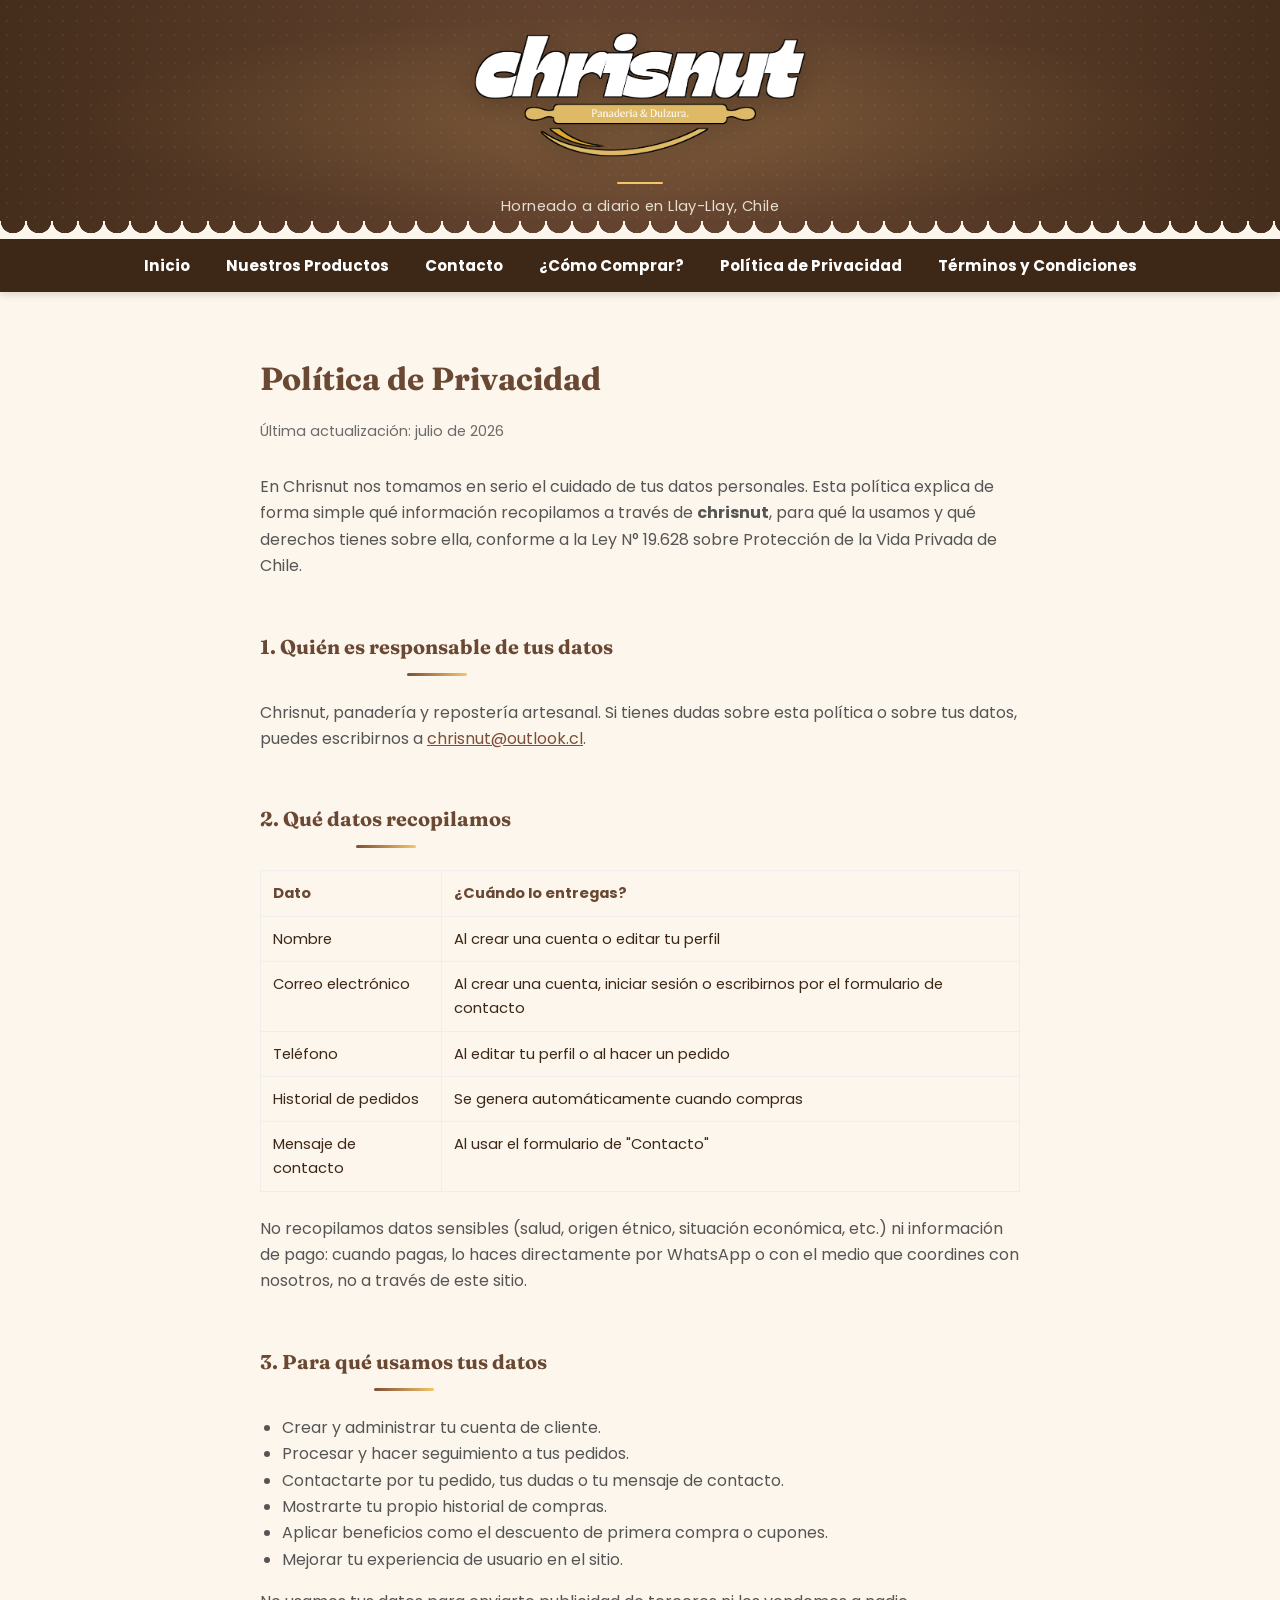
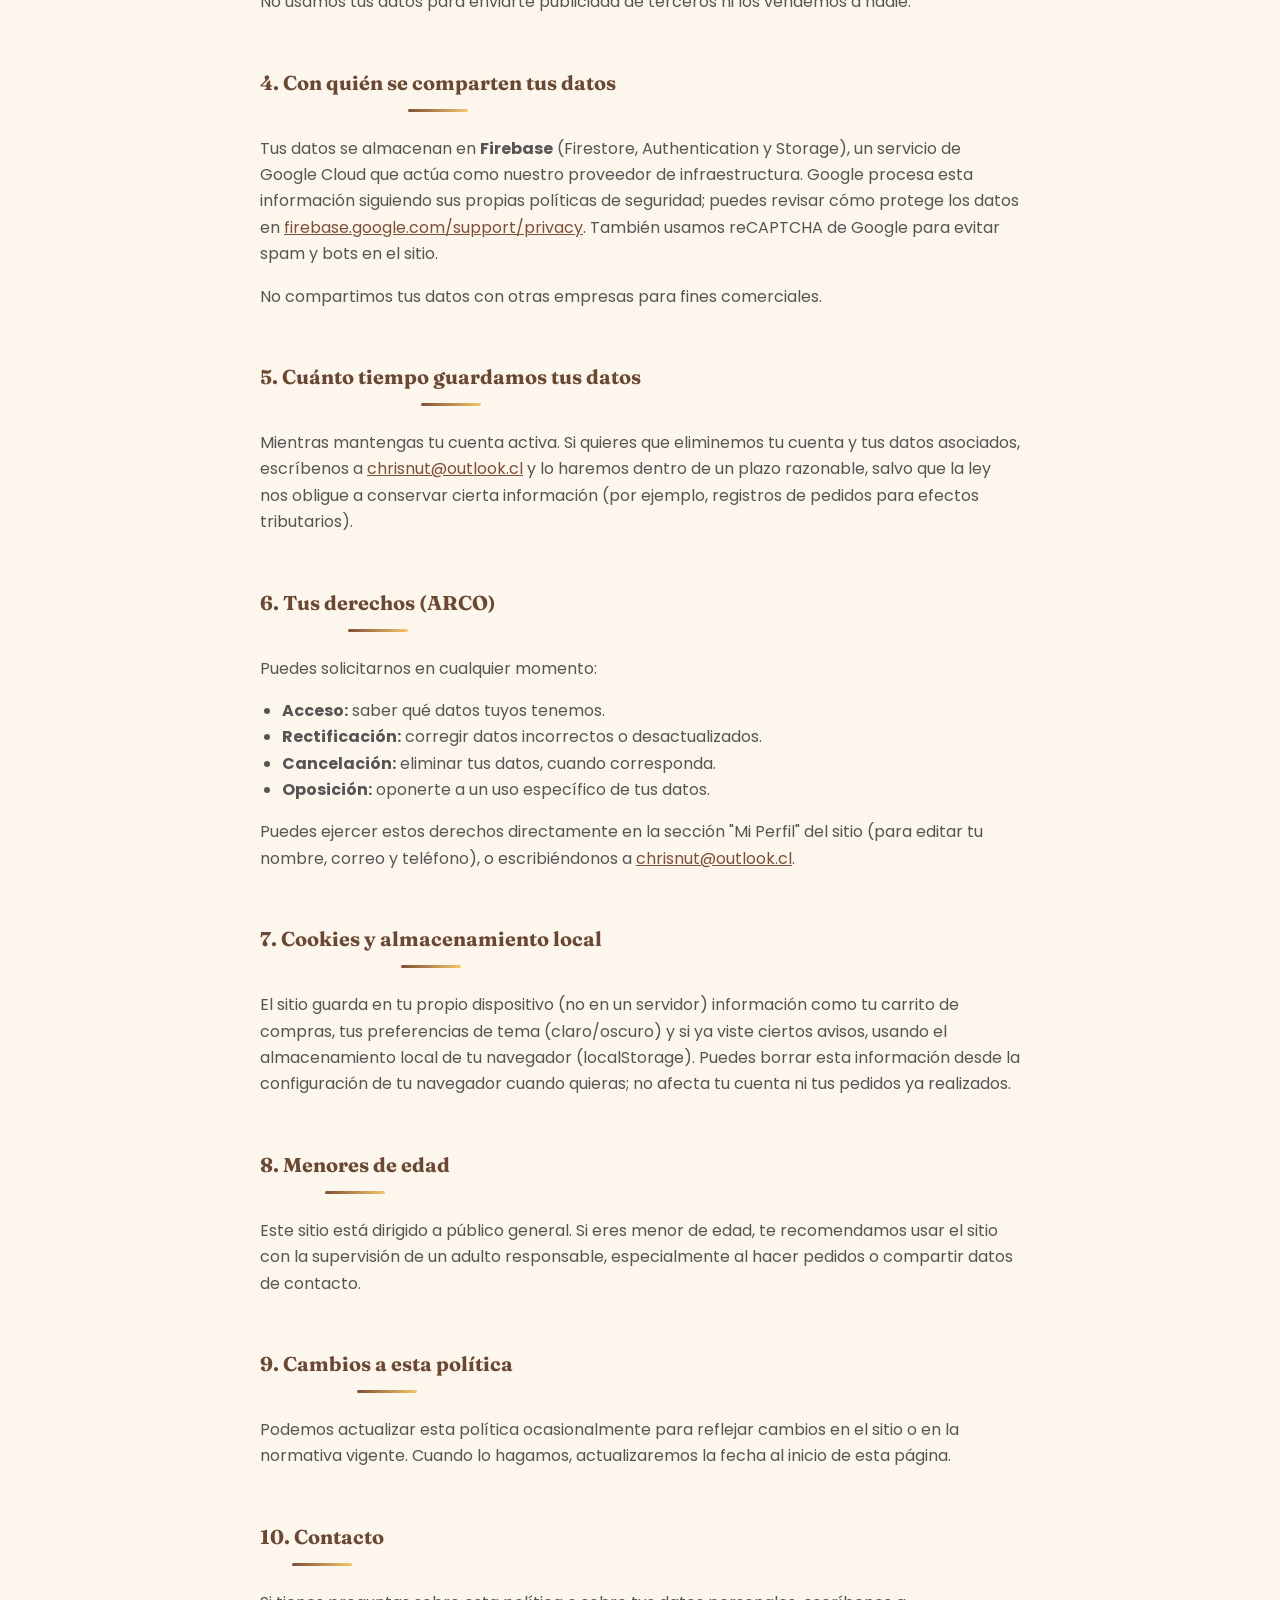
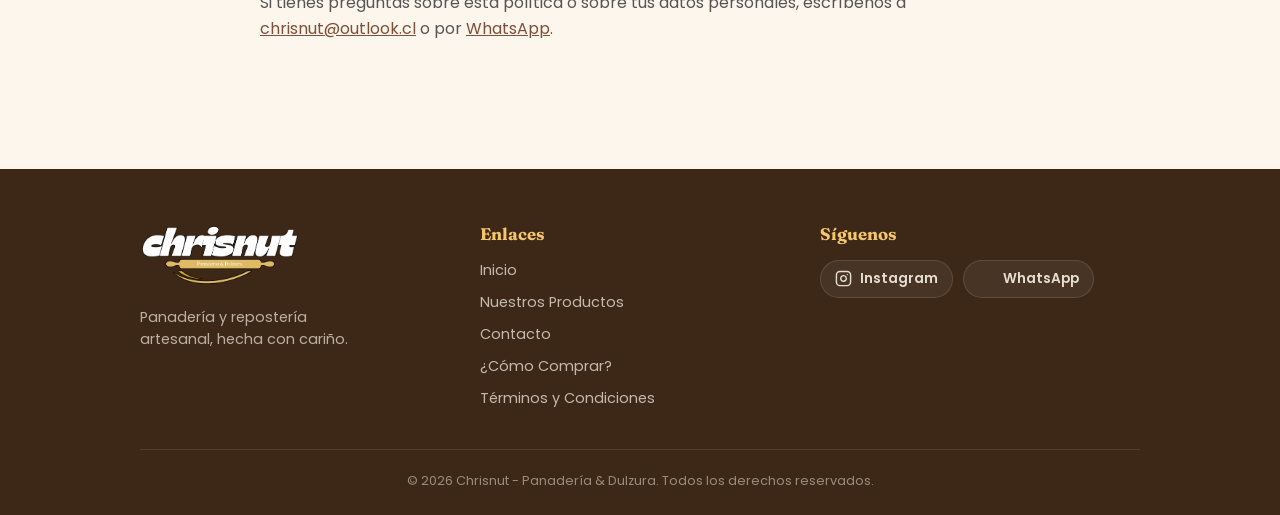
==== commit 31c9099f: "Add files via upload" ====
--- a/privacidad.html
+++ b/privacidad.html
@@ -6,7 +6,7 @@
     <title>Política de Privacidad | Chrisnut</title>
     <meta name="description" content="Política de privacidad de Chrisnut: qué datos recopilamos, para qué los usamos y cómo puedes ejercer tus derechos.">
     <meta name="robots" content="index, follow">
-    <link rel="canonical" href="https://vicenteyb.github.io/chrisnut/privacidad.html">
+    <link rel="canonical" href="https://chrisnutcl.github.io/privacidad.html">
     <link rel="icon" type="image/png" href="logo.png">
 
     <link rel="preconnect" href="https://fonts.googleapis.com">
@@ -133,6 +133,7 @@
             <li><a href="index.html#contacto">Contacto</a></li>
             <li><a href="index.html#como-comprar">¿Cómo Comprar?</a></li>
             <li><a href="privacidad.html">Política de Privacidad</a></li>
+            <li><a href="terminos.html">Términos y Condiciones</a></li>
         </ul>
     </nav>
 
@@ -211,10 +212,11 @@
             <div class="pie-enlaces">
                 <h3>Enlaces</h3>
                 <ul>
-                    <li><a href="index.html">Inicio</a></li>
-                    <li><a href="index.html#vitrina">Nuestros Productos</a></li>
+                    <li class="enlace-oculto-movil"><a href="index.html">Inicio</a></li>
+                    <li class="enlace-oculto-movil"><a href="index.html#vitrina">Nuestros Productos</a></li>
                     <li><a href="index.html#contacto">Contacto</a></li>
-                    <li><a href="index.html#como-comprar">¿Cómo Comprar?</a></li>
+                    <li class="enlace-oculto-movil"><a href="index.html#como-comprar">¿Cómo Comprar?</a></li>
+                    <li><a href="terminos.html">Términos y Condiciones</a></li>
                 </ul>
             </div>
 
--- a/style.css
+++ b/style.css
@@ -137,7 +137,7 @@
 .header-principal {
     position: relative;
     text-align: center;
-    padding: 38px 20px 34px;
+    padding: 26px 20px 22px;
     background:
         radial-gradient(ellipse at center, rgba(245, 198, 107, 0.16), transparent 62%),
         radial-gradient(circle, var(--color-marron) 0%, var(--color-marron-oscuro) 120%);
@@ -216,7 +216,7 @@
 }
 
 .logo {
-    max-width: 400px;
+    max-width: 340px;
     width: 100%;
     height: auto;
     filter: drop-shadow(0 6px 14px rgba(0, 0, 0, 0.22));
@@ -1211,6 +1211,17 @@
     color: var(--color-dorado);
     opacity: 1;
     margin-left: 4px;
+}
+
+/* En móvil, el footer de "Enlaces" se simplifica: solo se muestran
+   Contacto, Política de Privacidad y Términos y Condiciones, ya que
+   Inicio, Nuestros Productos y ¿Cómo Comprar? quedan redundantes con
+   el menú principal que el usuario ya usó para llegar hasta el pie
+   de página. */
+@media (max-width: 600px) {
+    .pie-enlaces .enlace-oculto-movil {
+        display: none;
+    }
 }
 
 .pie-social {
